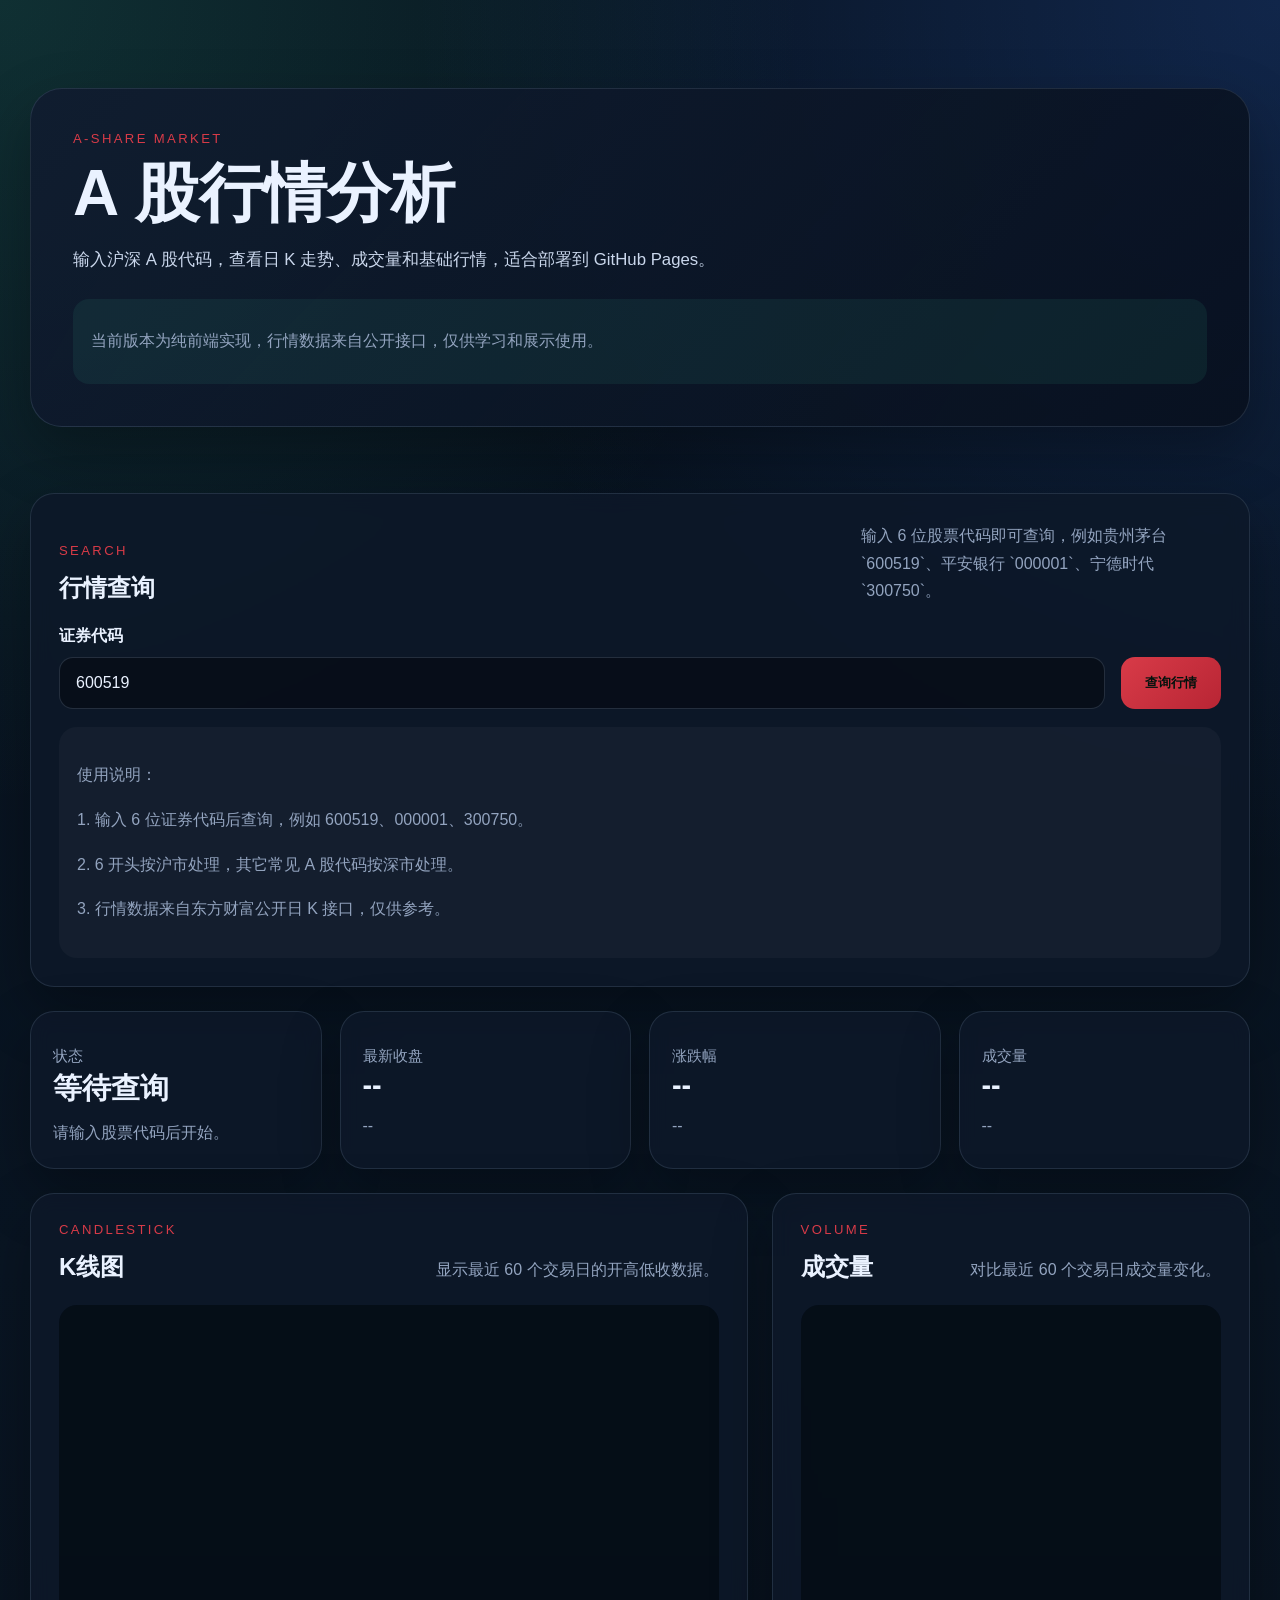
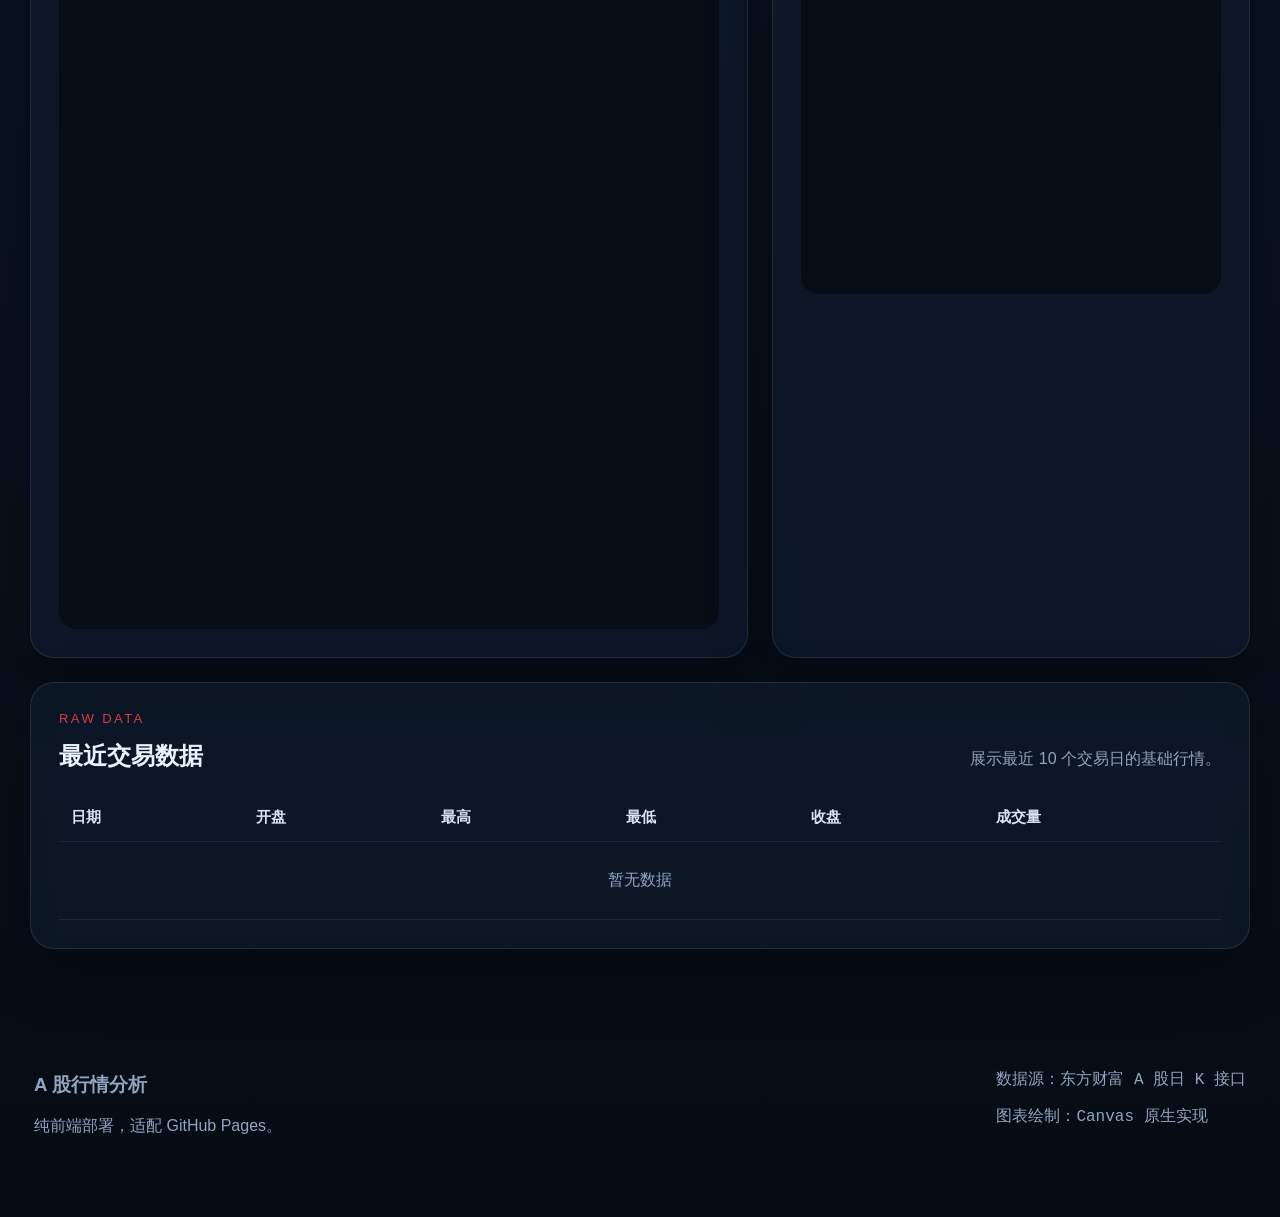
==== index.html @ 1e28addc "接入 A 股行情数据" ====
<!DOCTYPE html>
<html lang="zh-CN">
<head>
  <meta charset="UTF-8">
  <meta name="viewport" content="width=device-width, initial-scale=1.0">
  <title>A 股行情分析</title>
  <meta name="description" content="纯前端 A 股行情分析网站，支持查询沪深股票代码、展示 K 线图、成交量和基础行情。">
  <link rel="stylesheet" href="styles.css">
</head>
<body>
  <header class="hero">
    <div class="container hero__content">
      <p class="hero__tag">A-SHARE MARKET</p>
      <h1>A 股行情分析</h1>
      <p class="hero__text">
        输入沪深 A 股代码，查看日 K 走势、成交量和基础行情，适合部署到 GitHub Pages。
      </p>
      <div class="hero__note">
        <p>当前版本为纯前端实现，行情数据来自公开接口，仅供学习和展示使用。</p>
      </div>
    </div>
  </header>

  <main class="section">
    <div class="container dashboard">
      <section class="card control-panel">
        <div class="panel-heading">
          <div>
            <p class="section-heading__eyebrow">Search</p>
            <h2>行情查询</h2>
          </div>
          <p class="panel-heading__text">输入 6 位股票代码即可查询，例如贵州茅台 `600519`、平安银行 `000001`、宁德时代 `300750`。</p>
        </div>

        <form id="stock-form" class="query-form query-form--simple">
          <label class="form-field">
            <span>证券代码</span>
            <input type="text" id="symbol" name="symbol" placeholder="例如：600519" value="600519" required>
          </label>
          <button class="button button--primary" type="submit">查询行情</button>
        </form>

        <div class="tips-box">
          <p>使用说明：</p>
          <p>1. 输入 6 位证券代码后查询，例如 600519、000001、300750。</p>
          <p>2. 6 开头按沪市处理，其它常见 A 股代码按深市处理。</p>
          <p>3. 行情数据来自东方财富公开日 K 接口，仅供参考。</p>
        </div>
      </section>

      <section class="summary-grid" id="summary-grid">
        <article class="card summary-card">
          <p class="summary-card__label">状态</p>
          <h3 id="summary-status">等待查询</h3>
          <p id="summary-message">请输入股票代码后开始。</p>
        </article>
        <article class="card summary-card">
          <p class="summary-card__label">最新收盘</p>
          <h3 id="summary-close">--</h3>
          <p id="summary-date">--</p>
        </article>
        <article class="card summary-card">
          <p class="summary-card__label">涨跌幅</p>
          <h3 id="summary-change">--</h3>
          <p id="summary-range">--</p>
        </article>
        <article class="card summary-card">
          <p class="summary-card__label">成交量</p>
          <h3 id="summary-volume">--</h3>
          <p id="summary-open">--</p>
        </article>
      </section>

      <section class="chart-layout">
        <article class="card chart-card">
          <div class="panel-heading">
            <div>
              <p class="section-heading__eyebrow">Candlestick</p>
              <h2>K线图</h2>
            </div>
            <p class="panel-heading__text">显示最近 60 个交易日的开高低收数据。</p>
          </div>
          <canvas id="candlestick-chart" height="420"></canvas>
        </article>

        <article class="card chart-card">
          <div class="panel-heading">
            <div>
              <p class="section-heading__eyebrow">Volume</p>
              <h2>成交量</h2>
            </div>
            <p class="panel-heading__text">对比最近 60 个交易日成交量变化。</p>
          </div>
          <canvas id="volume-chart" height="420"></canvas>
        </article>
      </section>

      <section class="card data-card">
        <div class="panel-heading">
          <div>
            <p class="section-heading__eyebrow">Raw Data</p>
            <h2>最近交易数据</h2>
          </div>
          <p class="panel-heading__text">展示最近 10 个交易日的基础行情。</p>
        </div>
        <div class="table-wrapper">
          <table>
            <thead>
              <tr>
                <th>日期</th>
                <th>开盘</th>
                <th>最高</th>
                <th>最低</th>
                <th>收盘</th>
                <th>成交量</th>
              </tr>
            </thead>
            <tbody id="data-table-body">
              <tr>
                <td colspan="6" class="empty-cell">暂无数据</td>
              </tr>
            </tbody>
          </table>
        </div>
      </section>
    </div>
  </main>

  <footer class="footer">
    <div class="container footer__content">
      <div>
        <h3>A 股行情分析</h3>
        <p>纯前端部署，适配 GitHub Pages。</p>
      </div>
      <div>
        <p>数据源：<code>东方财富 A 股日 K 接口</code></p>
        <p>图表绘制：<code>Canvas 原生实现</code></p>
      </div>
    </div>
  </footer>

  <script src="script.js"></script>
</body>
</html>
---- styles.css ----
:root {
  --bg: #09111f;
  --bg-soft: #101b2f;
  --surface: rgba(14, 24, 41, 0.84);
  --surface-strong: rgba(8, 16, 30, 0.94);
  --text: #eaf2ff;
  --muted: #93a4bf;
  --primary: #d83b48;
  --primary-strong: #b82534;
  --up: #ff4d5e;
  --down: #21c784;
  --border: rgba(171, 194, 224, 0.14);
  --shadow: 0 24px 60px rgba(0, 0, 0, 0.3);
  --radius: 24px;
  --container: 1220px;
}

* {
  box-sizing: border-box;
}

body {
  margin: 0;
  font-family: "Microsoft YaHei", "PingFang SC", sans-serif;
  color: var(--text);
  background:
    radial-gradient(circle at top left, rgba(61, 210, 165, 0.16), transparent 26%),
    radial-gradient(circle at top right, rgba(56, 122, 255, 0.2), transparent 28%),
    linear-gradient(180deg, #07111d 0%, #091523 45%, #060c15 100%);
}

a {
  color: inherit;
  text-decoration: none;
}

code {
  font-family: "Cascadia Code", Consolas, monospace;
}

.container {
  width: min(calc(100% - 40px), var(--container));
  margin: 0 auto;
}

.hero {
  padding: 88px 0 42px;
}

.hero__content {
  padding: 42px;
  border: 1px solid var(--border);
  border-radius: 32px;
  background:
    linear-gradient(135deg, rgba(16, 27, 47, 0.92), rgba(8, 16, 30, 0.88)),
    linear-gradient(120deg, rgba(61, 210, 165, 0.08), transparent);
  box-shadow: var(--shadow);
}

.hero__tag,
.section-heading__eyebrow {
  margin: 0 0 14px;
  color: var(--primary);
  letter-spacing: 0.18em;
  text-transform: uppercase;
  font-size: 0.82rem;
}

.hero h1 {
  margin: 0;
  font-size: clamp(2.6rem, 5vw, 4.8rem);
  line-height: 1.05;
}

.hero__text {
  max-width: 760px;
  margin: 18px 0 0;
  color: #cad7ec;
  line-height: 1.8;
  font-size: 1.05rem;
}

.hero__note {
  margin-top: 24px;
  padding: 16px 18px;
  border-radius: 16px;
  background: rgba(61, 210, 165, 0.08);
  color: var(--muted);
}

.section {
  padding: 24px 0 72px;
}

.dashboard {
  display: grid;
  gap: 24px;
}

.card {
  border: 1px solid var(--border);
  border-radius: var(--radius);
  background: var(--surface);
  box-shadow: var(--shadow);
  backdrop-filter: blur(10px);
}

.control-panel,
.chart-card,
.data-card {
  padding: 28px;
}

.panel-heading {
  display: flex;
  justify-content: space-between;
  gap: 20px;
  align-items: end;
  margin-bottom: 22px;
}

.panel-heading h2,
.summary-card h3 {
  margin: 0;
}

.panel-heading__text {
  margin: 0;
  color: var(--muted);
  max-width: 360px;
  line-height: 1.7;
}

.query-form {
  display: grid;
  gap: 16px;
  grid-template-columns: minmax(0, 1.25fr) minmax(220px, 0.8fr) auto;
  align-items: end;
}

.query-form--simple {
  grid-template-columns: minmax(220px, 1fr) auto;
}

.form-field {
  display: grid;
  gap: 10px;
}

.form-field span {
  font-weight: 700;
}

.form-field input {
  width: 100%;
  min-height: 52px;
  padding: 0 16px;
  border: 1px solid rgba(171, 194, 224, 0.18);
  border-radius: 14px;
  background: rgba(6, 12, 21, 0.72);
  color: var(--text);
  font: inherit;
}

.button {
  min-height: 52px;
  padding: 0 24px;
  border: 0;
  border-radius: 14px;
  background: linear-gradient(135deg, var(--primary), var(--primary-strong));
  color: #03120d;
  font-weight: 800;
  cursor: pointer;
}

.button:hover {
  filter: brightness(1.05);
}

.tips-box {
  margin-top: 18px;
  padding: 18px;
  border-radius: 18px;
  background: rgba(255, 255, 255, 0.03);
  color: var(--muted);
  line-height: 1.8;
}

.summary-grid {
  display: grid;
  gap: 18px;
  grid-template-columns: repeat(4, minmax(0, 1fr));
}

.summary-card {
  padding: 22px;
}

.summary-card__label {
  margin: 0 0 12px;
  color: var(--muted);
  font-size: 0.92rem;
}

.summary-card h3 {
  font-size: 1.8rem;
}

.summary-card p {
  margin: 10px 0 0;
  color: var(--muted);
  line-height: 1.7;
}

.chart-layout {
  display: grid;
  gap: 24px;
  grid-template-columns: 1.2fr 0.8fr;
}

.chart-card canvas {
  width: 100%;
  display: block;
  border-radius: 18px;
  background: rgba(4, 10, 18, 0.72);
}

.table-wrapper {
  overflow-x: auto;
}

table {
  width: 100%;
  border-collapse: collapse;
}

th,
td {
  padding: 14px 12px;
  border-bottom: 1px solid rgba(171, 194, 224, 0.1);
  text-align: left;
}

th {
  color: #d7e3f6;
  font-size: 0.94rem;
}

td {
  color: var(--muted);
}

.empty-cell {
  text-align: center;
  padding: 28px 12px;
}

.price-up {
  color: var(--up);
}

.price-down {
  color: var(--down);
}

.footer {
  padding: 8px 0 40px;
}

.footer__content {
  display: flex;
  justify-content: space-between;
  gap: 20px;
  padding: 24px 4px;
  color: var(--muted);
}

@media (max-width: 1024px) {
  .summary-grid,
  .chart-layout {
    grid-template-columns: 1fr 1fr;
  }

  .query-form {
    grid-template-columns: 1fr;
  }
}

@media (max-width: 720px) {
  .container {
    width: min(calc(100% - 28px), var(--container));
  }

  .hero {
    padding: 52px 0 22px;
  }

  .hero__content,
  .control-panel,
  .chart-card,
  .data-card,
  .summary-card {
    padding: 22px;
  }

  .summary-grid,
  .chart-layout {
    grid-template-columns: 1fr;
  }

  .panel-heading,
  .footer__content {
    flex-direction: column;
    align-items: start;
  }
}
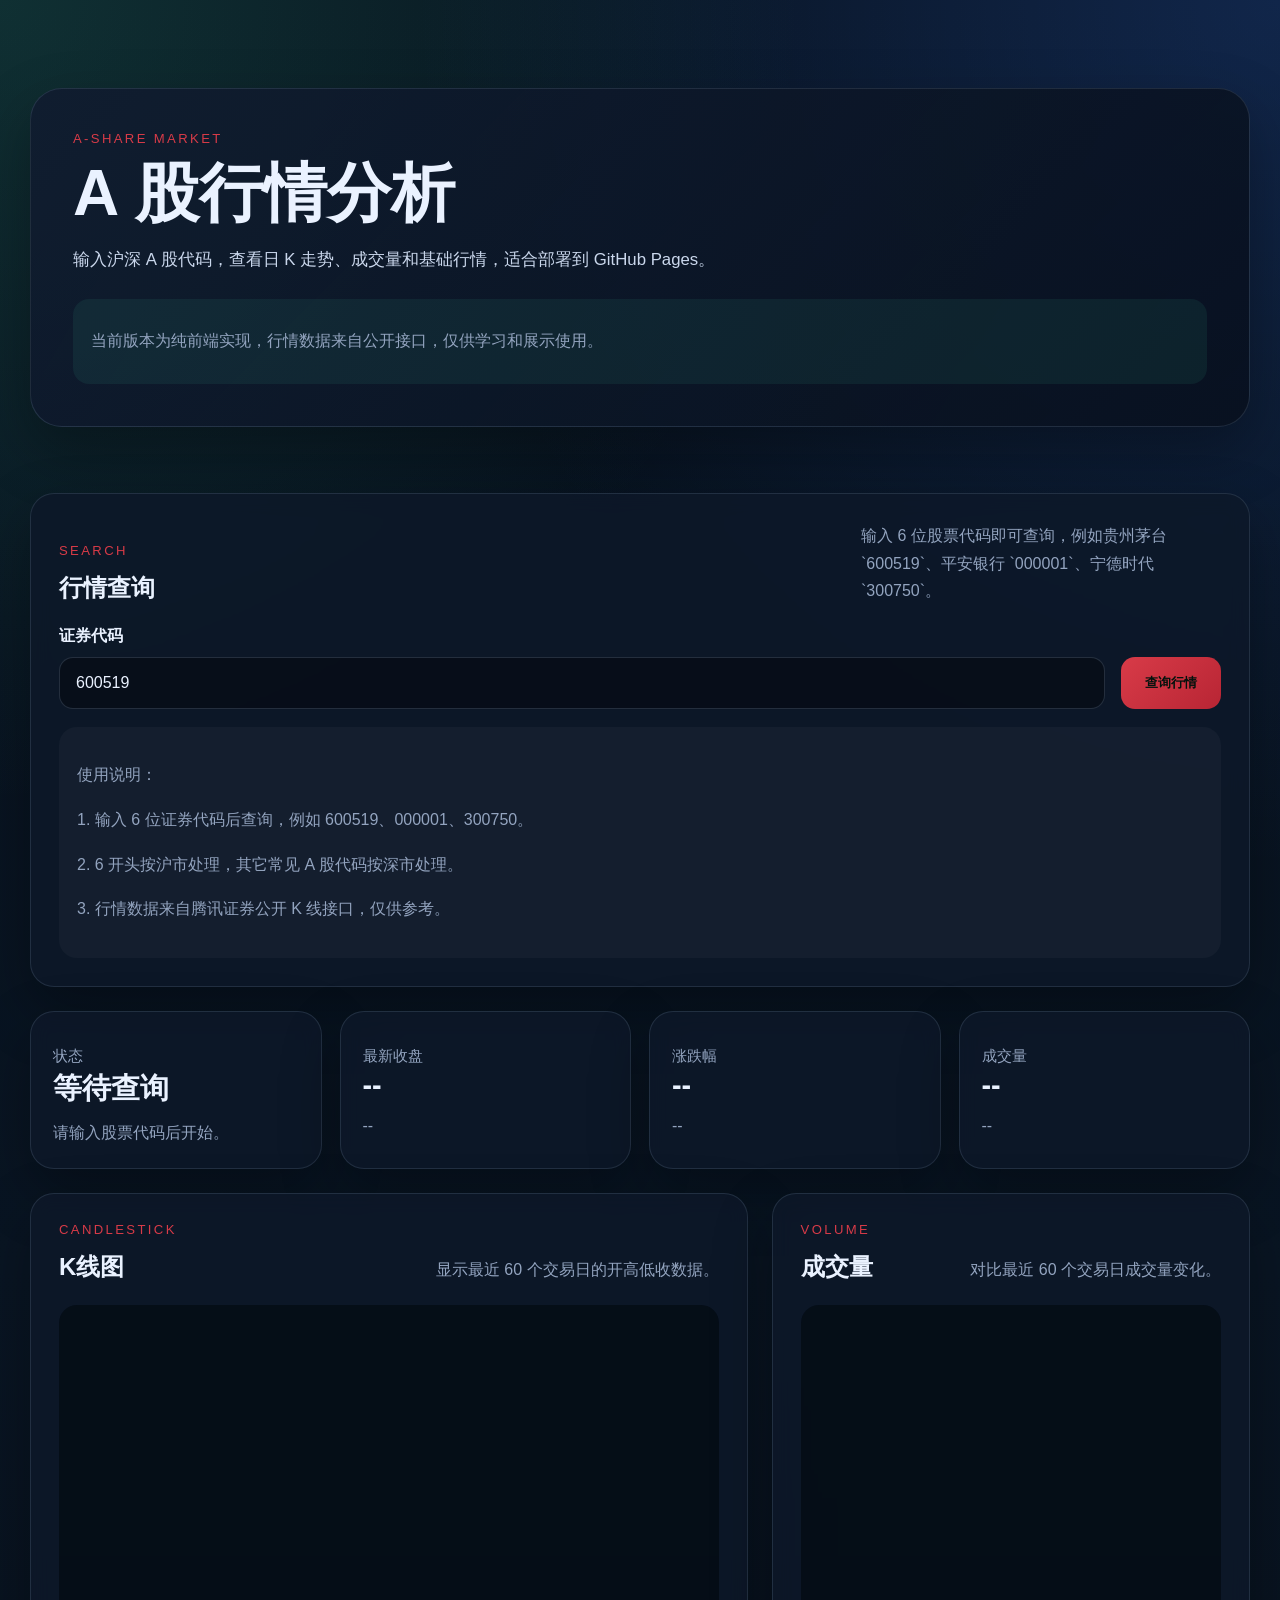
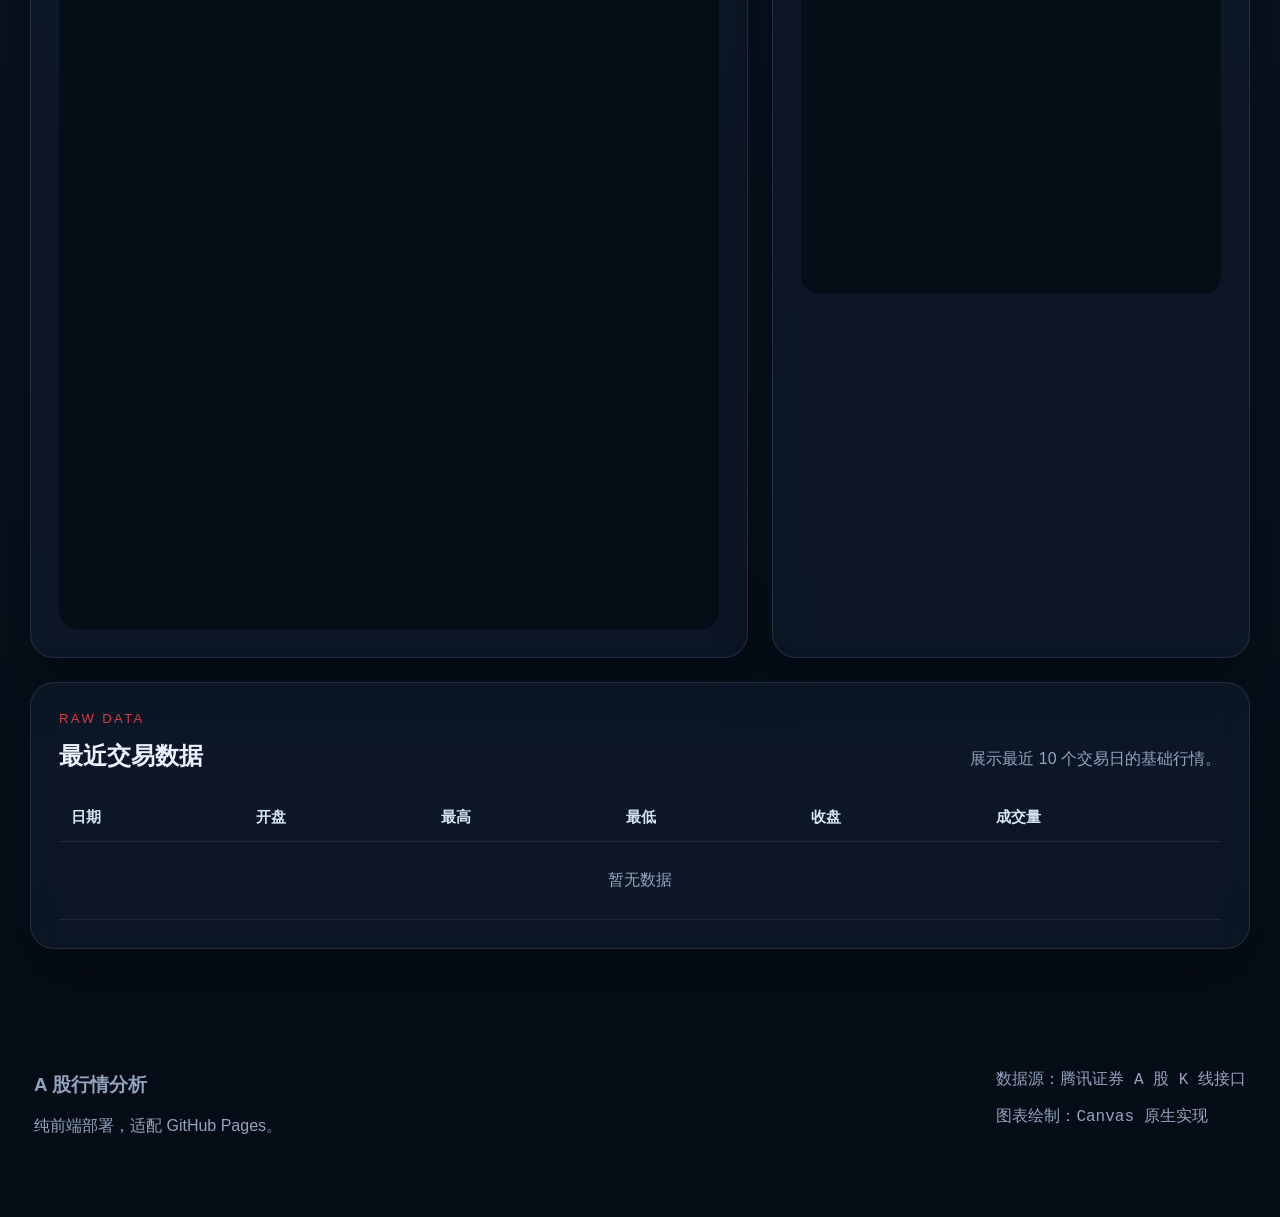
==== commit 96d0206c: "切换可用 A 股 K 线接口" ====
--- a/index.html
+++ b/index.html
@@ -44,7 +44,7 @@
           <p>使用说明：</p>
           <p>1. 输入 6 位证券代码后查询，例如 600519、000001、300750。</p>
           <p>2. 6 开头按沪市处理，其它常见 A 股代码按深市处理。</p>
-          <p>3. 行情数据来自东方财富公开日 K 接口，仅供参考。</p>
+          <p>3. 行情数据来自腾讯证券公开 K 线接口，仅供参考。</p>
         </div>
       </section>
 
@@ -133,7 +133,7 @@
         <p>纯前端部署，适配 GitHub Pages。</p>
       </div>
       <div>
-        <p>数据源：<code>东方财富 A 股日 K 接口</code></p>
+        <p>数据源：<code>腾讯证券 A 股 K 线接口</code></p>
         <p>图表绘制：<code>Canvas 原生实现</code></p>
       </div>
     </div>
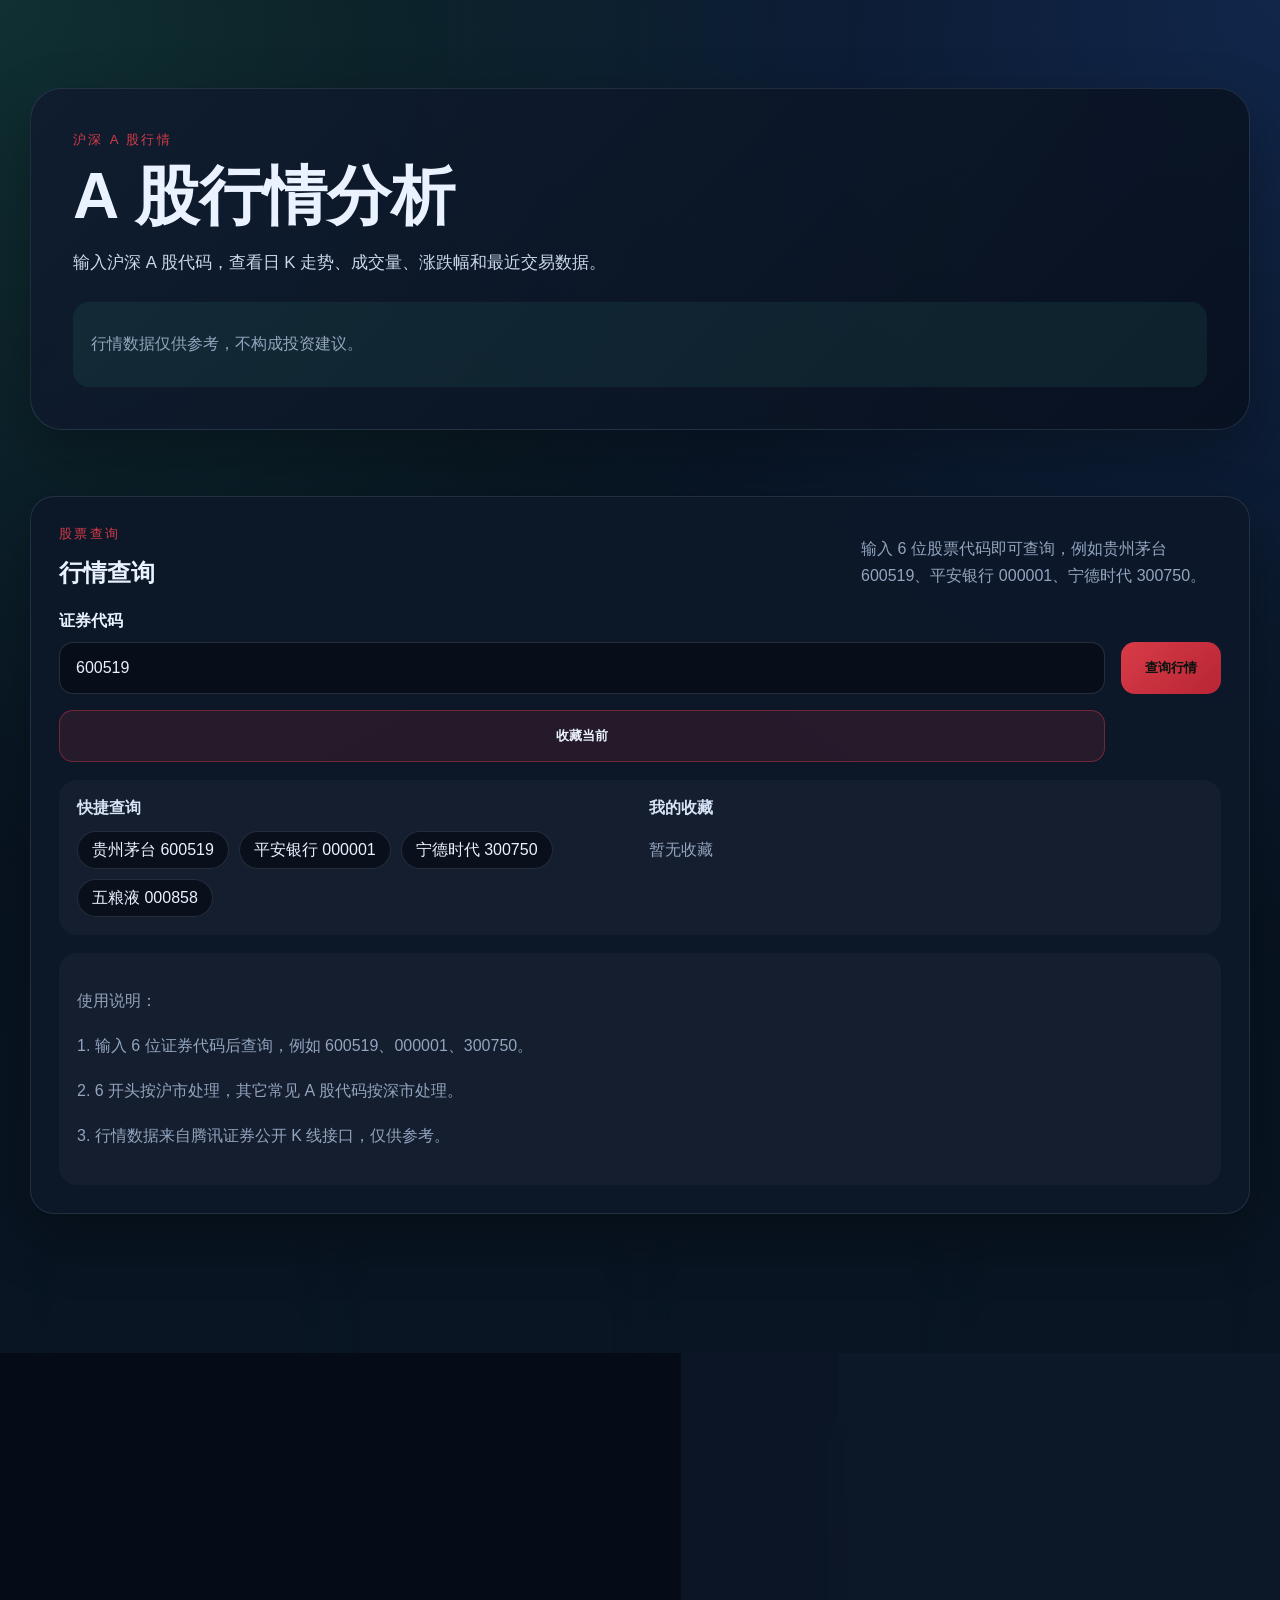
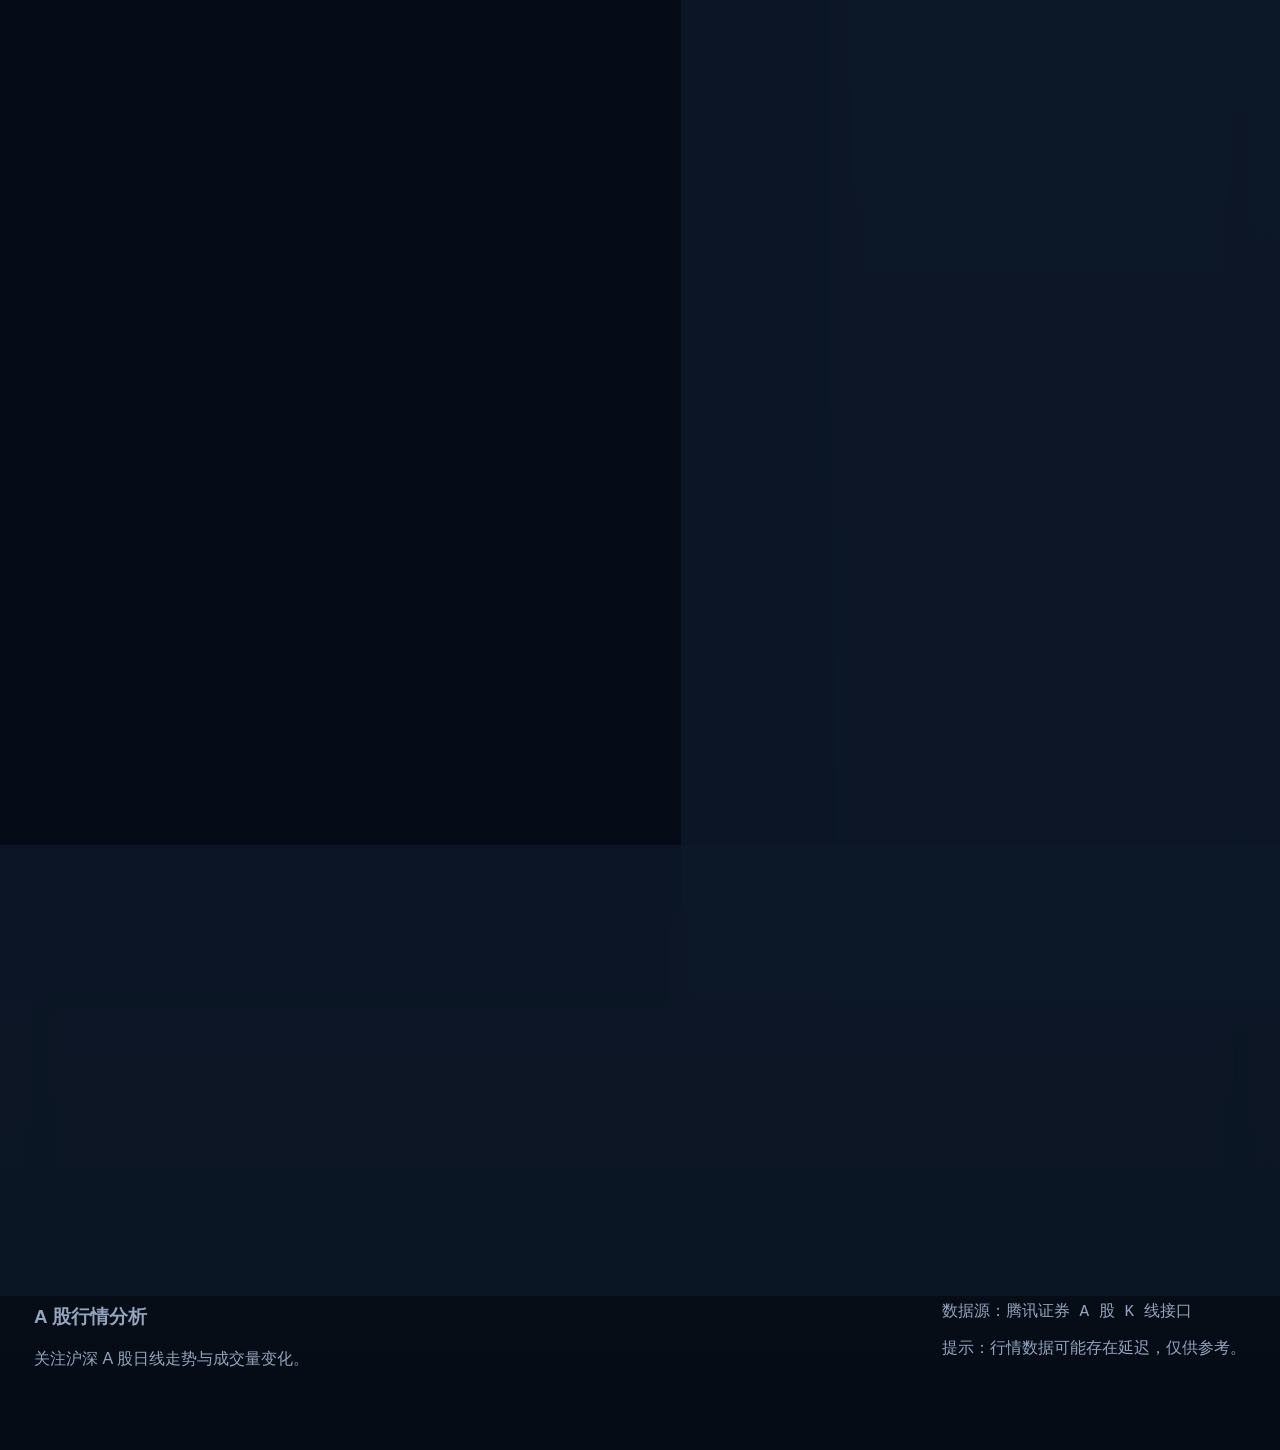
==== commit c36cbb42: "增加股票收藏和快捷查询" ====
--- a/index.html
+++ b/index.html
@@ -4,19 +4,19 @@
   <meta charset="UTF-8">
   <meta name="viewport" content="width=device-width, initial-scale=1.0">
   <title>A 股行情分析</title>
-  <meta name="description" content="纯前端 A 股行情分析网站，支持查询沪深股票代码、展示 K 线图、成交量和基础行情。">
+  <meta name="description" content="A 股行情查询页面，支持沪深股票代码查询、常用股票快捷查询、收藏股票、K 线图和成交量展示。">
   <link rel="stylesheet" href="styles.css">
 </head>
 <body>
   <header class="hero">
     <div class="container hero__content">
-      <p class="hero__tag">A-SHARE MARKET</p>
+      <p class="hero__tag">沪深 A 股行情</p>
       <h1>A 股行情分析</h1>
       <p class="hero__text">
-        输入沪深 A 股代码，查看日 K 走势、成交量和基础行情，适合部署到 GitHub Pages。
+        输入沪深 A 股代码，查看日 K 走势、成交量、涨跌幅和最近交易数据。
       </p>
       <div class="hero__note">
-        <p>当前版本为纯前端实现，行情数据来自公开接口，仅供学习和展示使用。</p>
+        <p>行情数据仅供参考，不构成投资建议。</p>
       </div>
     </div>
   </header>
@@ -26,10 +26,10 @@
       <section class="card control-panel">
         <div class="panel-heading">
           <div>
-            <p class="section-heading__eyebrow">Search</p>
+            <p class="section-heading__eyebrow">股票查询</p>
             <h2>行情查询</h2>
           </div>
-          <p class="panel-heading__text">输入 6 位股票代码即可查询，例如贵州茅台 `600519`、平安银行 `000001`、宁德时代 `300750`。</p>
+          <p class="panel-heading__text">输入 6 位股票代码即可查询，例如贵州茅台 600519、平安银行 000001、宁德时代 300750。</p>
         </div>
 
         <form id="stock-form" class="query-form query-form--simple">
@@ -38,7 +38,26 @@
             <input type="text" id="symbol" name="symbol" placeholder="例如：600519" value="600519" required>
           </label>
           <button class="button button--primary" type="submit">查询行情</button>
+          <button class="button button--secondary" id="favorite-add" type="button">收藏当前</button>
         </form>
+
+        <div class="quick-panel">
+          <div>
+            <p class="quick-panel__title">快捷查询</p>
+            <div class="chip-list" id="quick-list">
+              <button class="chip-button" type="button" data-symbol="600519">贵州茅台 600519</button>
+              <button class="chip-button" type="button" data-symbol="000001">平安银行 000001</button>
+              <button class="chip-button" type="button" data-symbol="300750">宁德时代 300750</button>
+              <button class="chip-button" type="button" data-symbol="000858">五粮液 000858</button>
+            </div>
+          </div>
+          <div>
+            <p class="quick-panel__title">我的收藏</p>
+            <div class="chip-list favorite-list" id="favorite-list">
+              <span class="empty-favorite">暂无收藏</span>
+            </div>
+          </div>
+        </div>
 
         <div class="tips-box">
           <p>使用说明：</p>
@@ -75,7 +94,7 @@
         <article class="card chart-card">
           <div class="panel-heading">
             <div>
-              <p class="section-heading__eyebrow">Candlestick</p>
+              <p class="section-heading__eyebrow">K 线走势</p>
               <h2>K线图</h2>
             </div>
             <p class="panel-heading__text">显示最近 60 个交易日的开高低收数据。</p>
@@ -86,7 +105,7 @@
         <article class="card chart-card">
           <div class="panel-heading">
             <div>
-              <p class="section-heading__eyebrow">Volume</p>
+              <p class="section-heading__eyebrow">成交量变化</p>
               <h2>成交量</h2>
             </div>
             <p class="panel-heading__text">对比最近 60 个交易日成交量变化。</p>
@@ -98,7 +117,7 @@
       <section class="card data-card">
         <div class="panel-heading">
           <div>
-            <p class="section-heading__eyebrow">Raw Data</p>
+            <p class="section-heading__eyebrow">交易明细</p>
             <h2>最近交易数据</h2>
           </div>
           <p class="panel-heading__text">展示最近 10 个交易日的基础行情。</p>
@@ -130,15 +149,15 @@
     <div class="container footer__content">
       <div>
         <h3>A 股行情分析</h3>
-        <p>纯前端部署，适配 GitHub Pages。</p>
+        <p>关注沪深 A 股日线走势与成交量变化。</p>
       </div>
       <div>
         <p>数据源：<code>腾讯证券 A 股 K 线接口</code></p>
-        <p>图表绘制：<code>Canvas 原生实现</code></p>
+        <p>提示：行情数据可能存在延迟，仅供参考。</p>
       </div>
     </div>
   </footer>
 
-  <script src="script.js"></script>
+  <script src="script.js?v=2026061902"></script>
 </body>
 </html>
--- a/styles.css
+++ b/styles.css
@@ -177,6 +177,77 @@
   filter: brightness(1.05);
 }
 
+.button--secondary {
+  border: 1px solid rgba(216, 59, 72, 0.42);
+  background: rgba(216, 59, 72, 0.12);
+  color: var(--text);
+}
+
+.quick-panel {
+  display: grid;
+  gap: 18px;
+  grid-template-columns: 1fr 1fr;
+  margin-top: 18px;
+  padding: 18px;
+  border-radius: 18px;
+  background: rgba(255, 255, 255, 0.03);
+}
+
+.quick-panel__title {
+  margin: 0 0 12px;
+  color: #d7e3f6;
+  font-weight: 700;
+}
+
+.chip-list {
+  display: flex;
+  flex-wrap: wrap;
+  gap: 10px;
+}
+
+.chip-button,
+.favorite-chip__remove {
+  border: 1px solid rgba(171, 194, 224, 0.16);
+  background: rgba(6, 12, 21, 0.72);
+  color: var(--text);
+  font: inherit;
+  cursor: pointer;
+}
+
+.chip-button {
+  min-height: 38px;
+  padding: 0 14px;
+  border-radius: 999px;
+}
+
+.chip-button:hover,
+.favorite-chip__remove:hover {
+  border-color: rgba(216, 59, 72, 0.72);
+  color: #ffffff;
+}
+
+.favorite-list {
+  min-height: 38px;
+  align-items: center;
+}
+
+.favorite-chip {
+  display: inline-flex;
+  align-items: center;
+  gap: 6px;
+}
+
+.favorite-chip__remove {
+  width: 30px;
+  height: 30px;
+  border-radius: 50%;
+  line-height: 1;
+}
+
+.empty-favorite {
+  color: var(--muted);
+}
+
 .tips-box {
   margin-top: 18px;
   padding: 18px;
@@ -281,7 +352,8 @@
     grid-template-columns: 1fr 1fr;
   }
 
-  .query-form {
+  .query-form,
+  .quick-panel {
     grid-template-columns: 1fr;
   }
 }
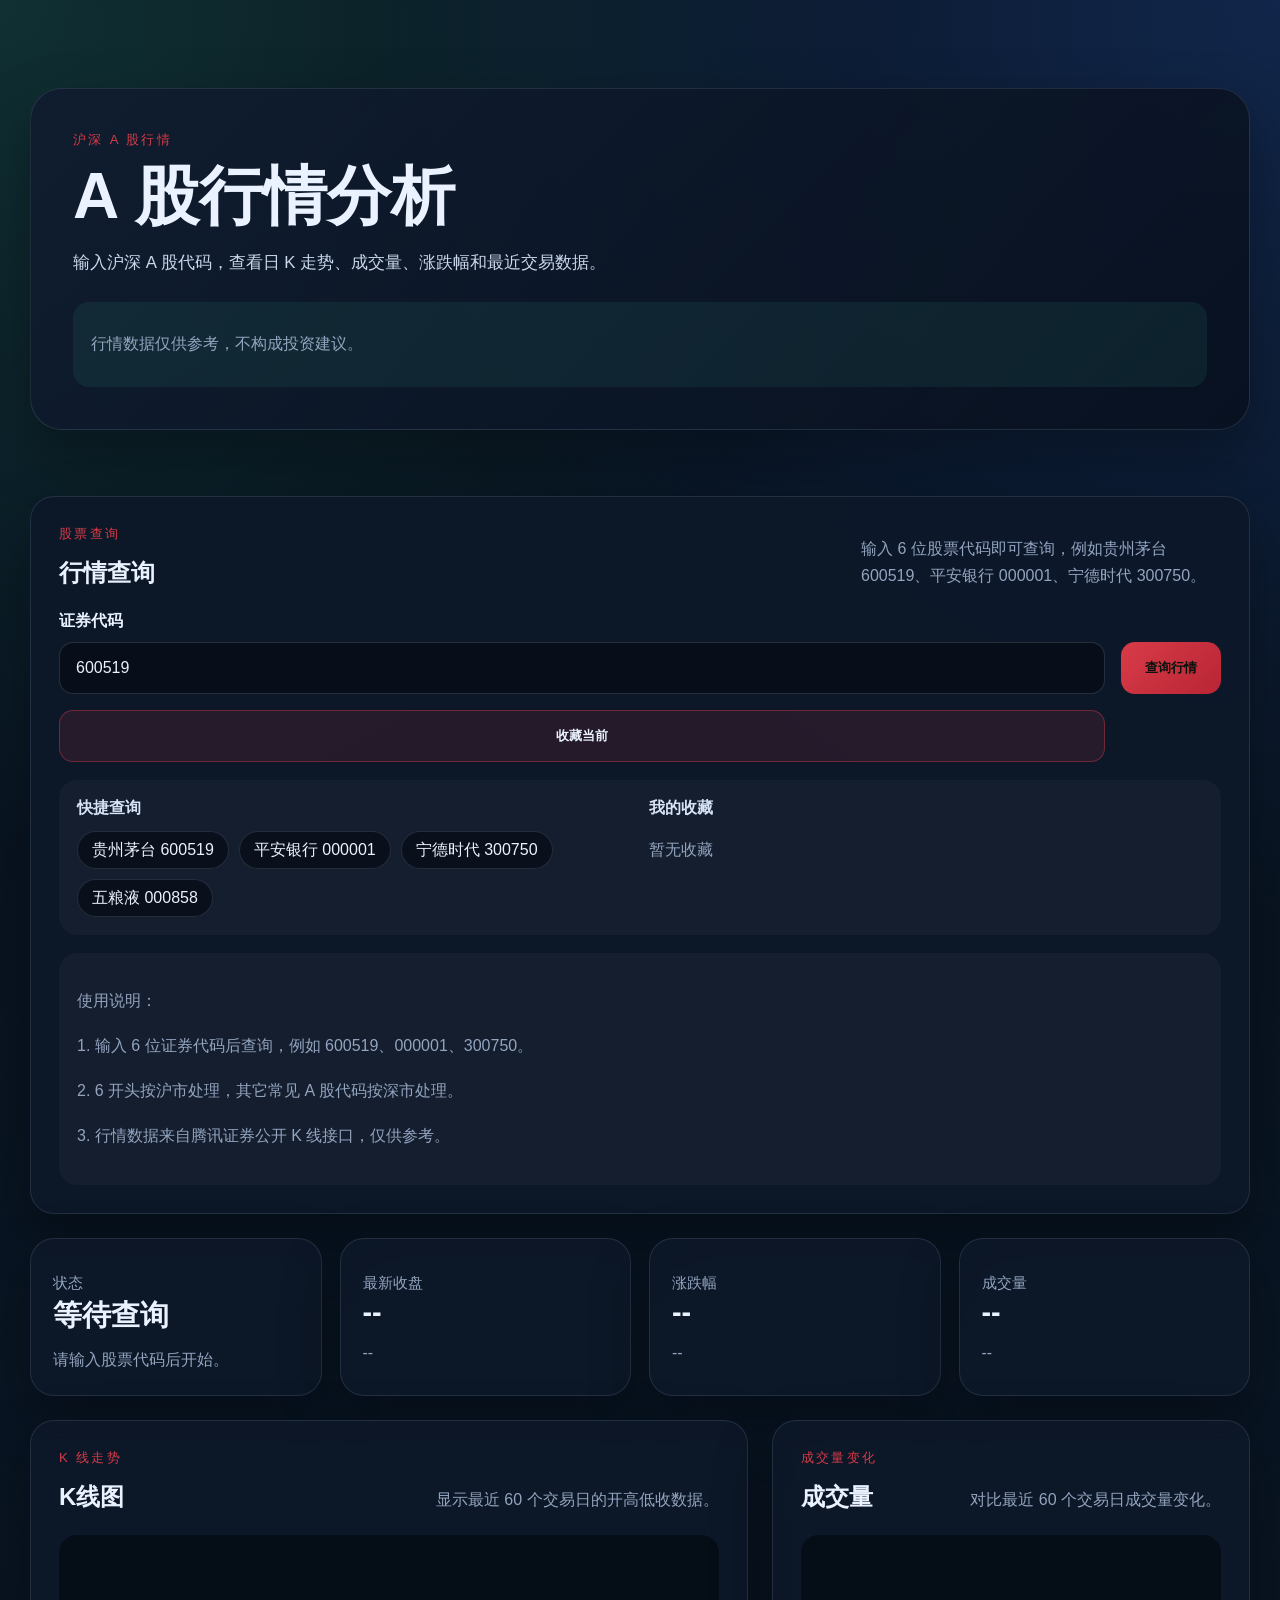
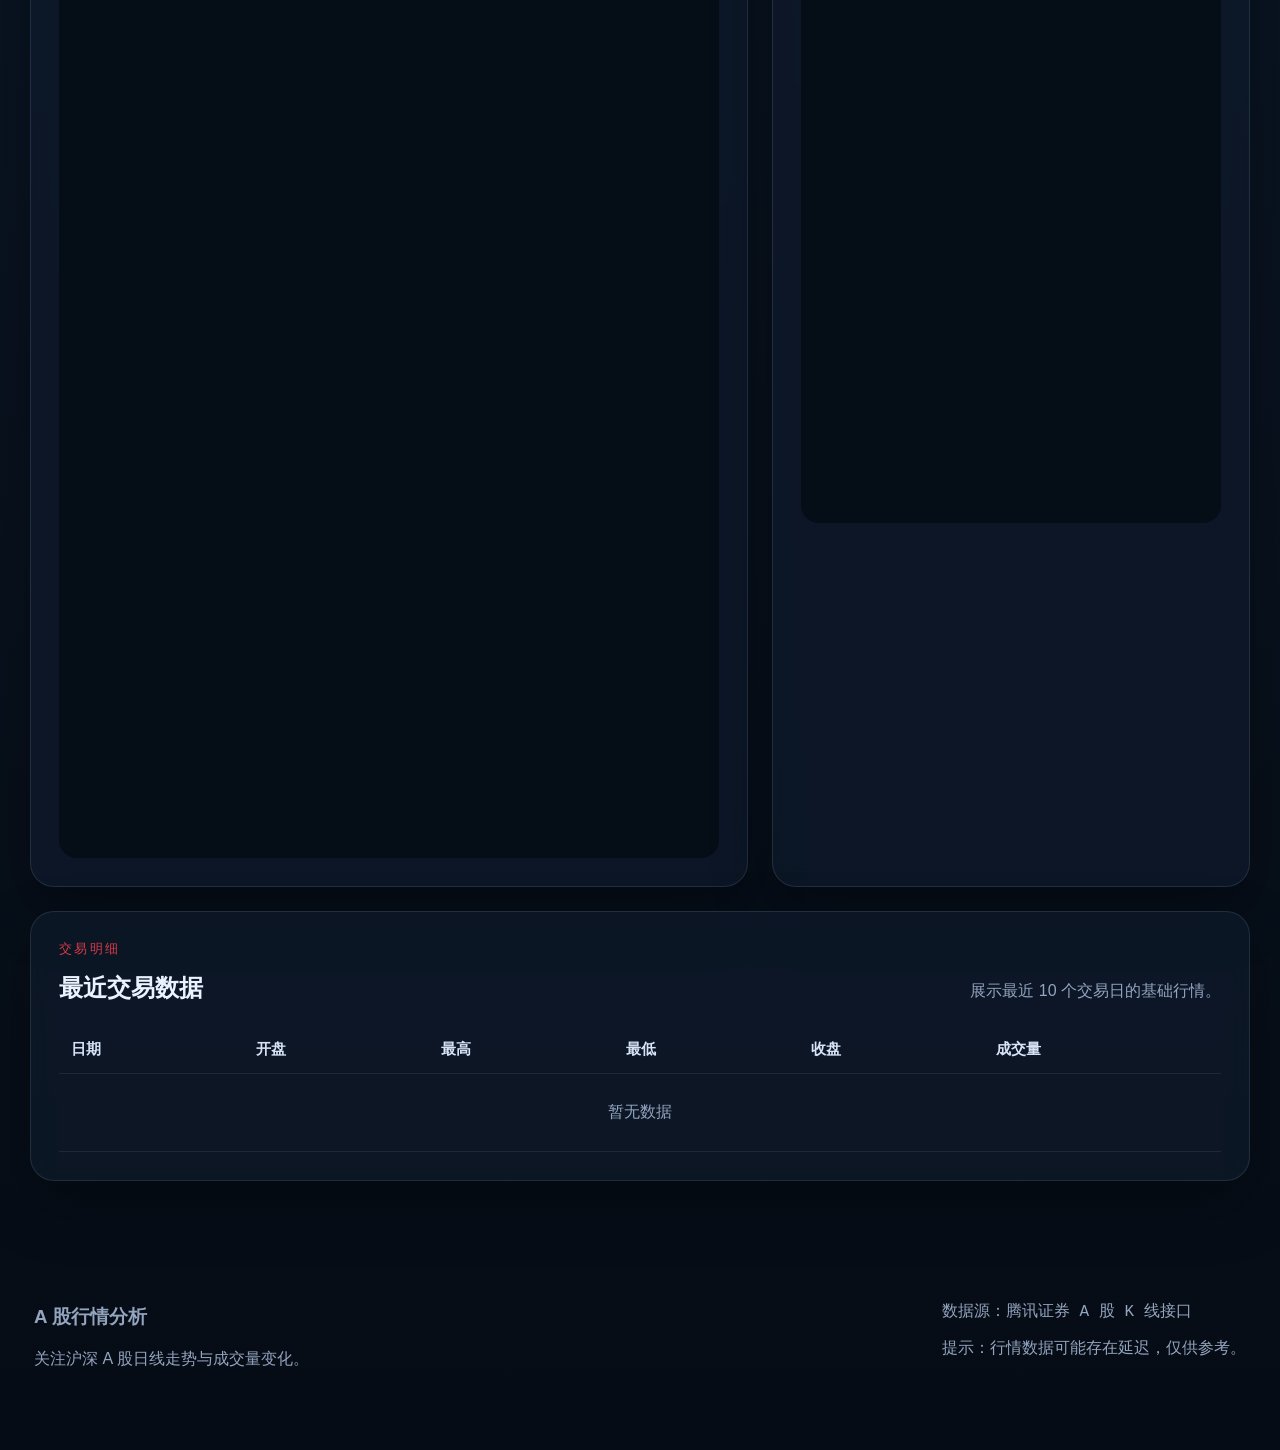
==== commit 2a819e7a: "显示股票名称并完善收藏" ====
--- a/index.html
+++ b/index.html
@@ -158,6 +158,6 @@
     </div>
   </footer>
 
-  <script src="script.js?v=2026061902"></script>
+  <script src="script.js?v=2026061903"></script>
 </body>
 </html>
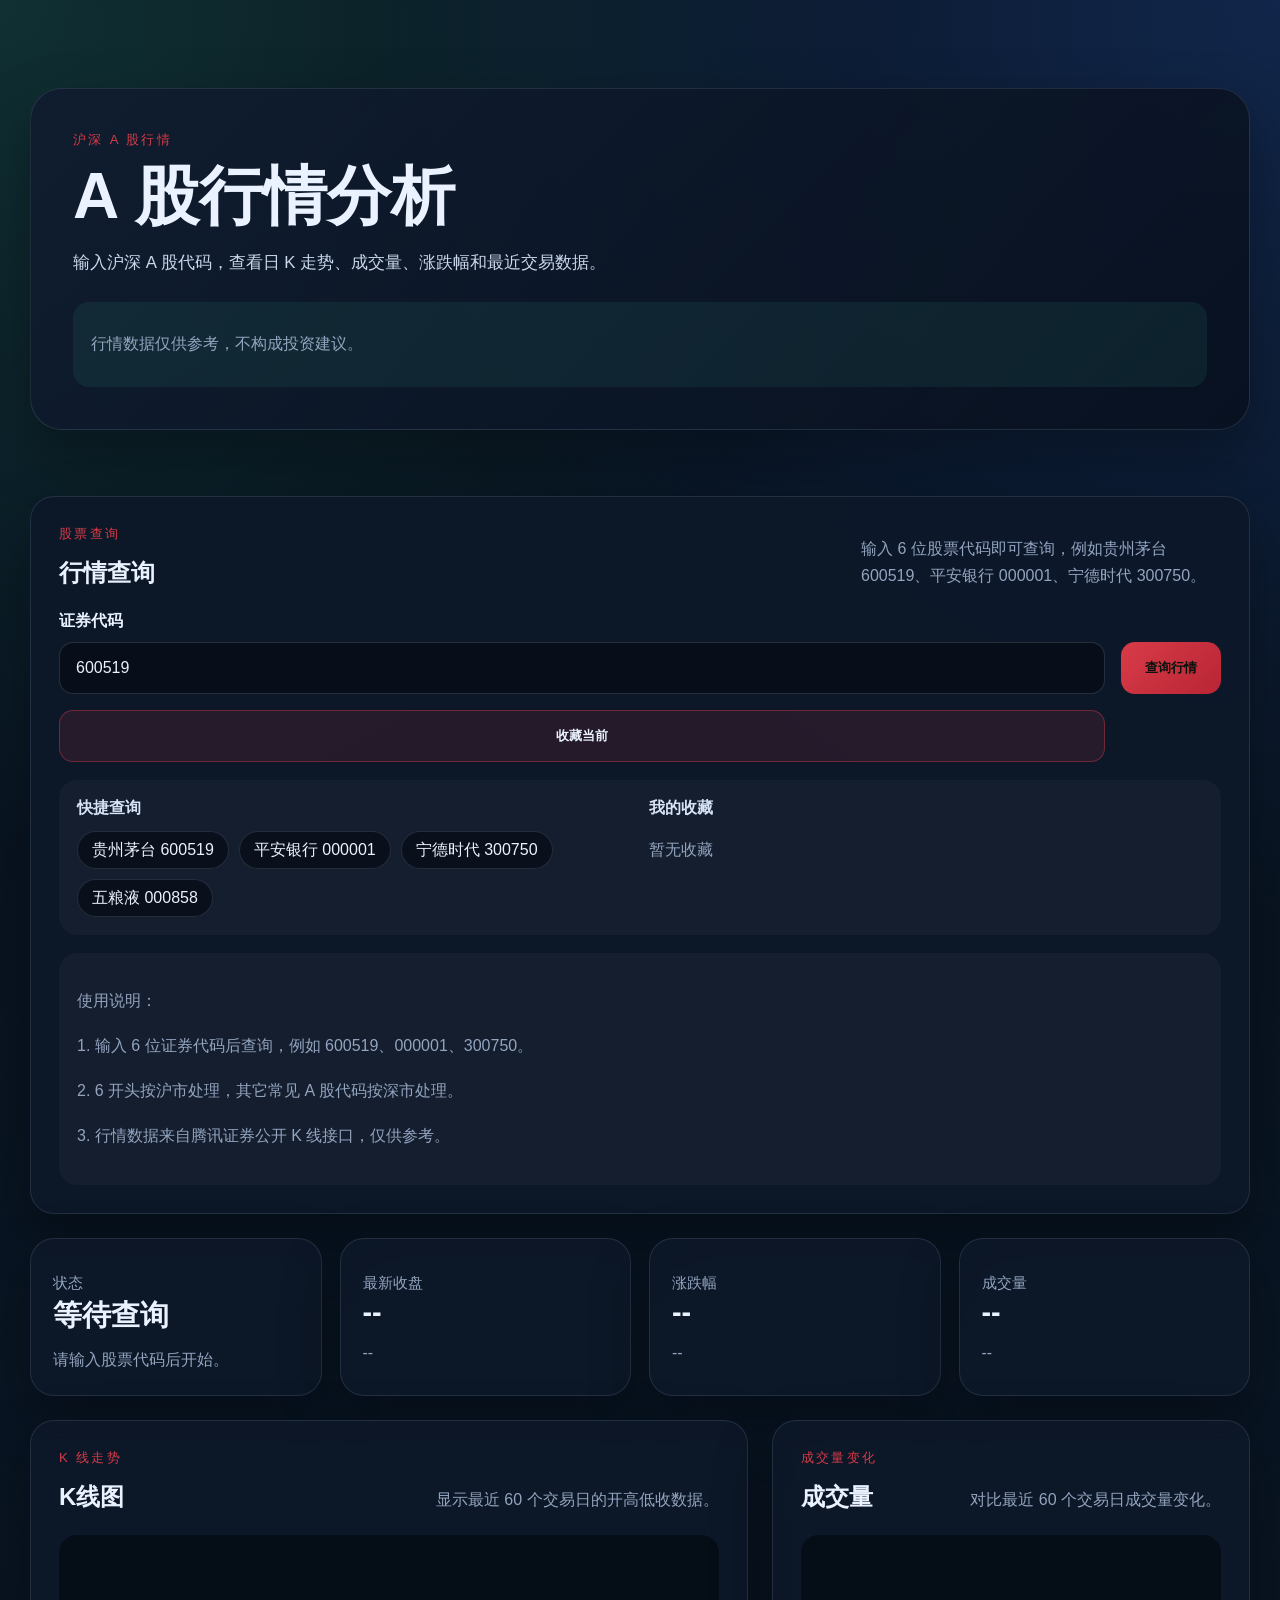
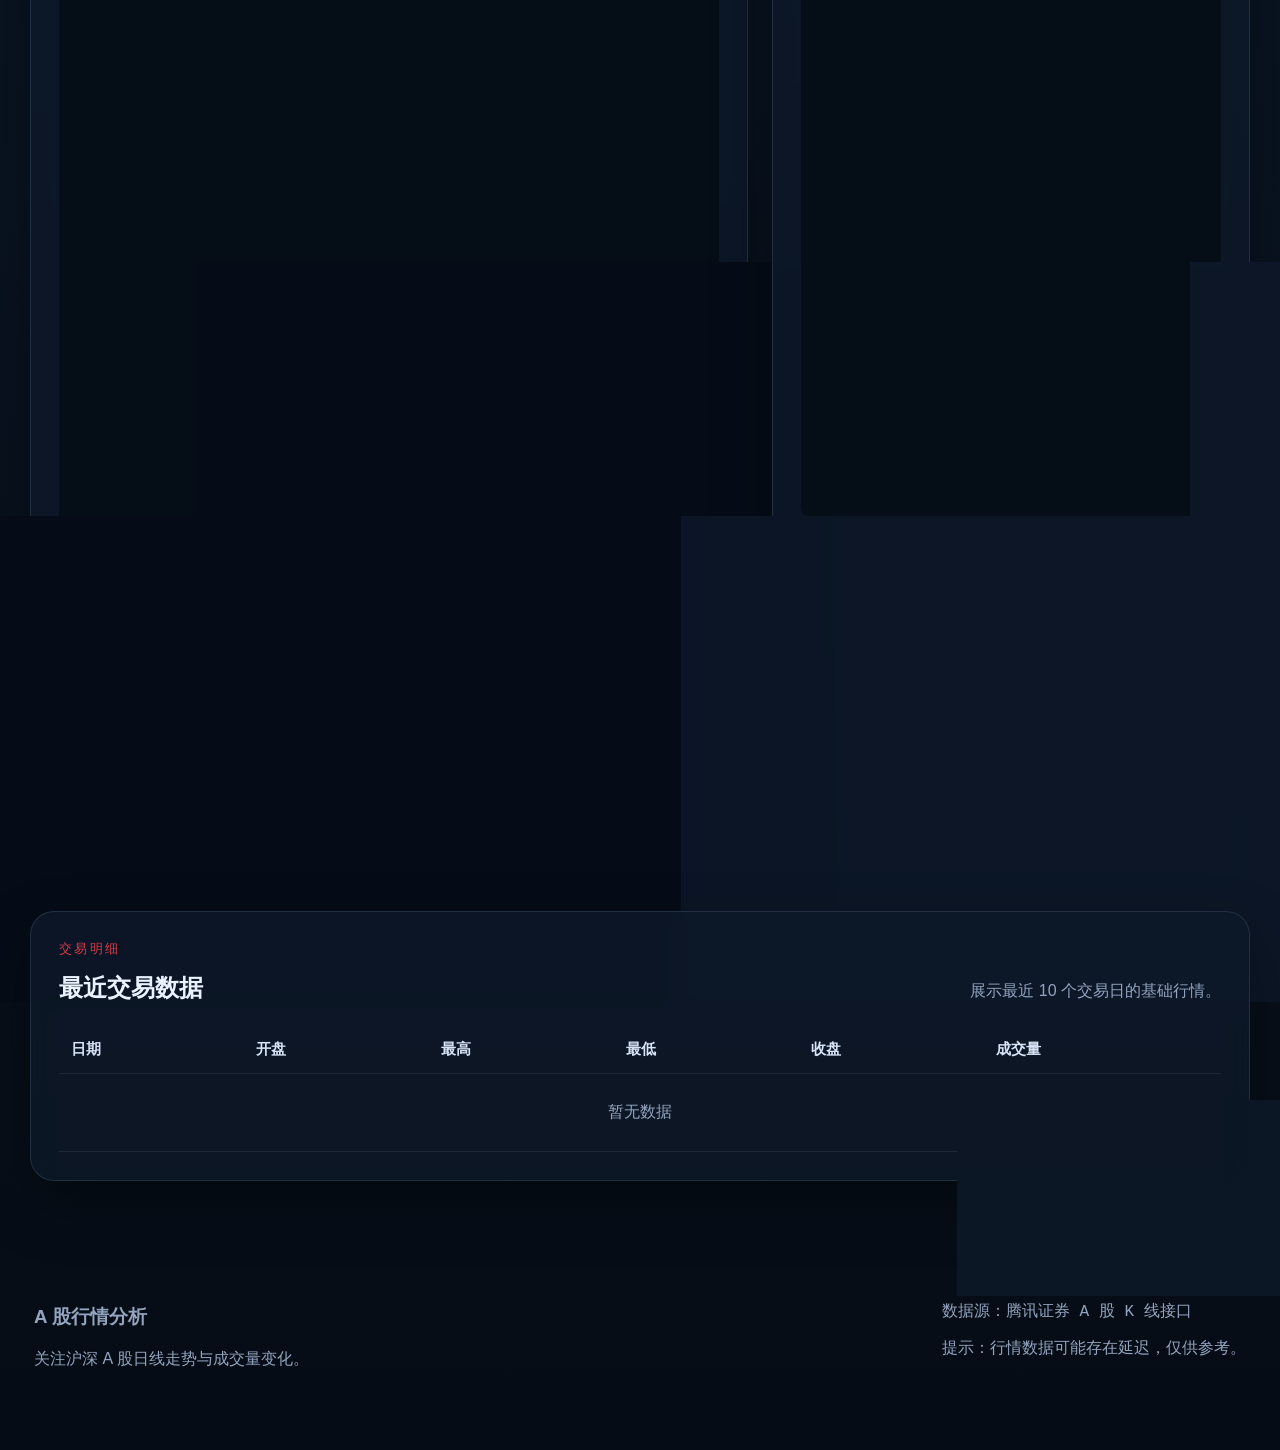
==== commit 0b56fee3: "修复手机端快捷查询横向溢出" ====
--- a/index.html
+++ b/index.html
@@ -5,7 +5,7 @@
   <meta name="viewport" content="width=device-width, initial-scale=1.0">
   <title>A 股行情分析</title>
   <meta name="description" content="A 股行情查询页面，支持沪深股票代码查询、常用股票快捷查询、收藏股票、K 线图和成交量展示。">
-  <link rel="stylesheet" href="styles.css">
+  <link rel="stylesheet" href="styles.css?v=2026061904">
 </head>
 <body>
   <header class="hero">
@@ -158,6 +158,6 @@
     </div>
   </footer>
 
-  <script src="script.js?v=2026061903"></script>
+  <script src="script.js?v=2026061904"></script>
 </body>
 </html>
--- a/styles.css
+++ b/styles.css
@@ -21,6 +21,7 @@
 
 body {
   margin: 0;
+  overflow-x: hidden;
   font-family: "Microsoft YaHei", "PingFang SC", sans-serif;
   color: var(--text);
   background:
@@ -95,9 +96,11 @@
 .dashboard {
   display: grid;
   gap: 24px;
+  min-width: 0;
 }
 
 .card {
+  min-width: 0;
   border: 1px solid var(--border);
   border-radius: var(--radius);
   background: var(--surface);
@@ -116,6 +119,7 @@
   justify-content: space-between;
   gap: 20px;
   align-items: end;
+  min-width: 0;
   margin-bottom: 22px;
 }
 
@@ -128,6 +132,7 @@
   margin: 0;
   color: var(--muted);
   max-width: 360px;
+  overflow-wrap: anywhere;
   line-height: 1.7;
 }
 
@@ -186,7 +191,8 @@
 .quick-panel {
   display: grid;
   gap: 18px;
-  grid-template-columns: 1fr 1fr;
+  grid-template-columns: minmax(0, 1fr) minmax(0, 1fr);
+  min-width: 0;
   margin-top: 18px;
   padding: 18px;
   border-radius: 18px;
@@ -203,6 +209,7 @@
   display: flex;
   flex-wrap: wrap;
   gap: 10px;
+  min-width: 0;
 }
 
 .chip-button,
@@ -216,8 +223,11 @@
 
 .chip-button {
   min-height: 38px;
+  max-width: 100%;
   padding: 0 14px;
   border-radius: 999px;
+  overflow-wrap: anywhere;
+  white-space: normal;
 }
 
 .chip-button:hover,
@@ -235,6 +245,8 @@
   display: inline-flex;
   align-items: center;
   gap: 6px;
+  max-width: 100%;
+  min-width: 0;
 }
 
 .favorite-chip__remove {
@@ -254,6 +266,7 @@
   border-radius: 18px;
   background: rgba(255, 255, 255, 0.03);
   color: var(--muted);
+  overflow-wrap: anywhere;
   line-height: 1.8;
 }
 
@@ -261,9 +274,11 @@
   display: grid;
   gap: 18px;
   grid-template-columns: repeat(4, minmax(0, 1fr));
+  min-width: 0;
 }
 
 .summary-card {
+  min-width: 0;
   padding: 22px;
 }
 
@@ -275,28 +290,34 @@
 
 .summary-card h3 {
   font-size: 1.8rem;
+  overflow-wrap: anywhere;
 }
 
 .summary-card p {
   margin: 10px 0 0;
   color: var(--muted);
+  overflow-wrap: anywhere;
   line-height: 1.7;
 }
 
 .chart-layout {
   display: grid;
   gap: 24px;
-  grid-template-columns: 1.2fr 0.8fr;
+  grid-template-columns: minmax(0, 1.2fr) minmax(0, 0.8fr);
+  min-width: 0;
 }
 
 .chart-card canvas {
   width: 100%;
+  max-width: 100%;
   display: block;
   border-radius: 18px;
   background: rgba(4, 10, 18, 0.72);
 }
 
 .table-wrapper {
+  max-width: 100%;
+  min-width: 0;
   overflow-x: auto;
 }
 
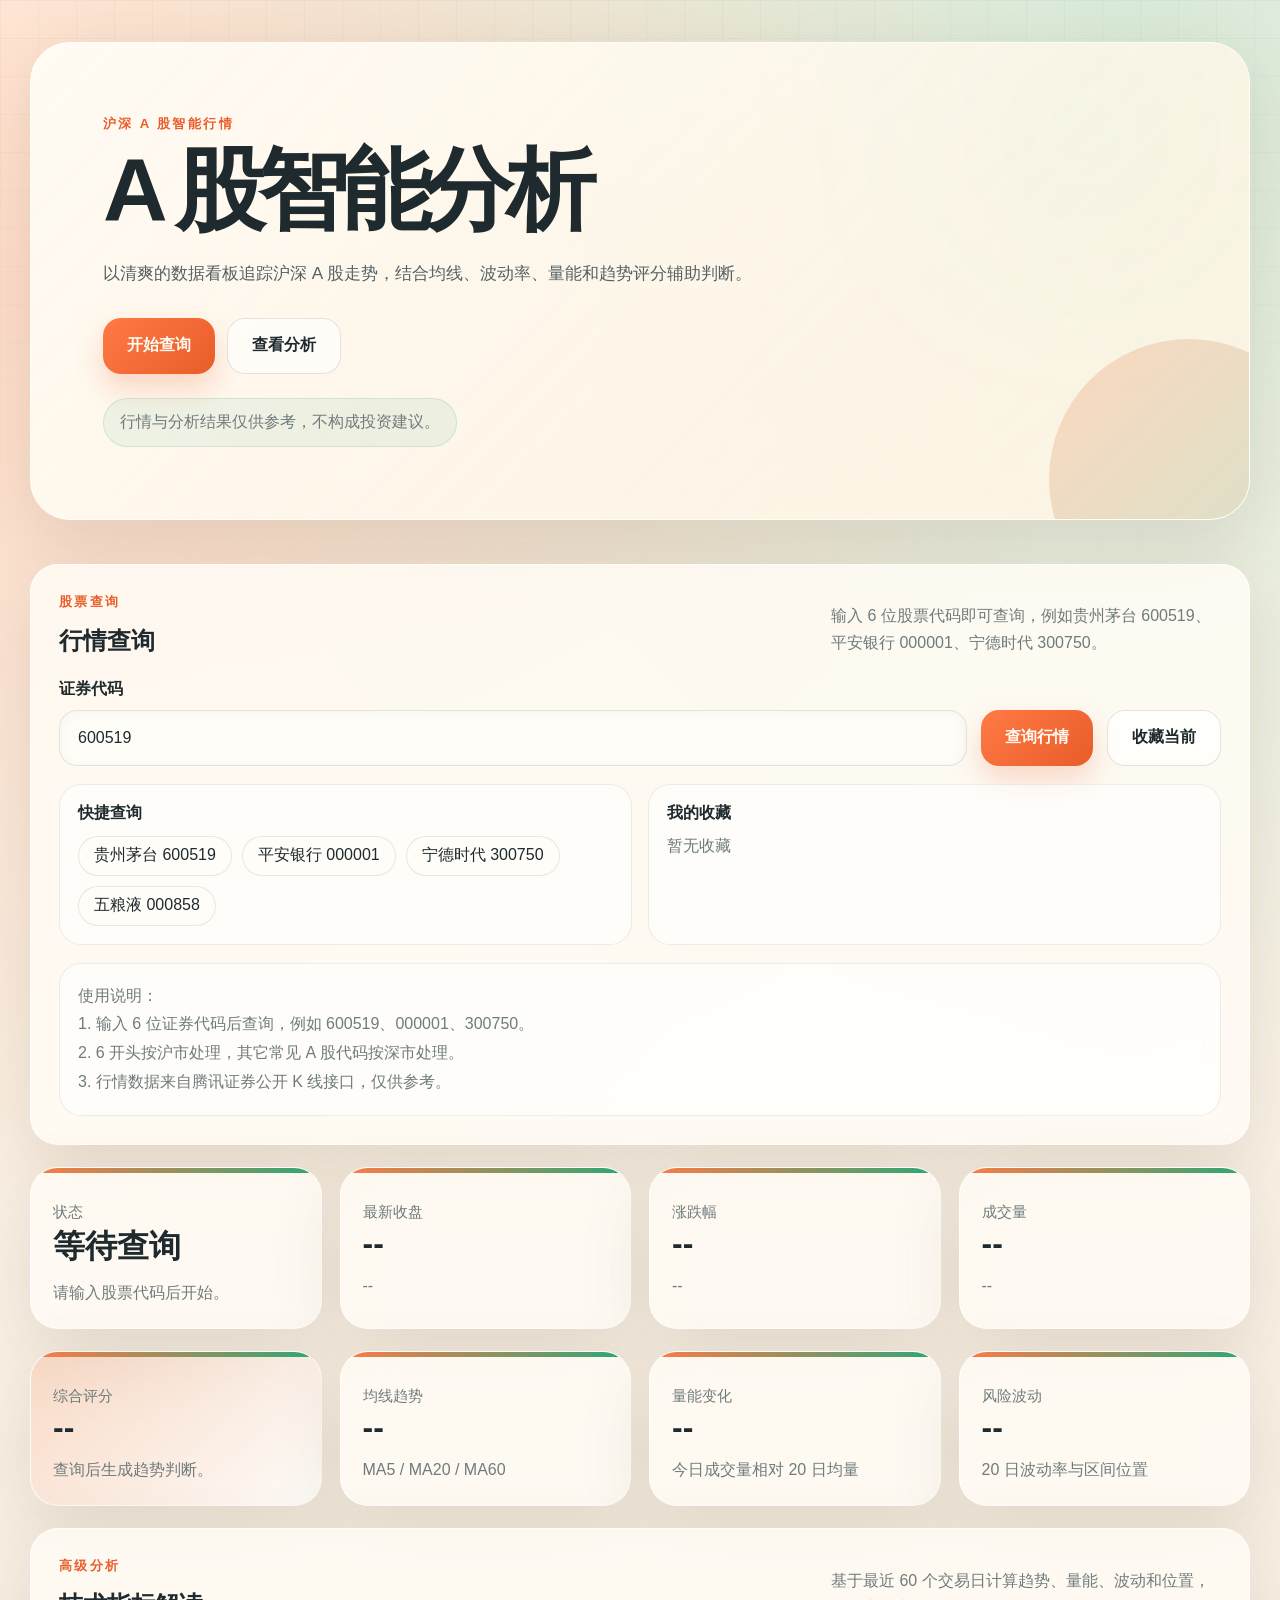
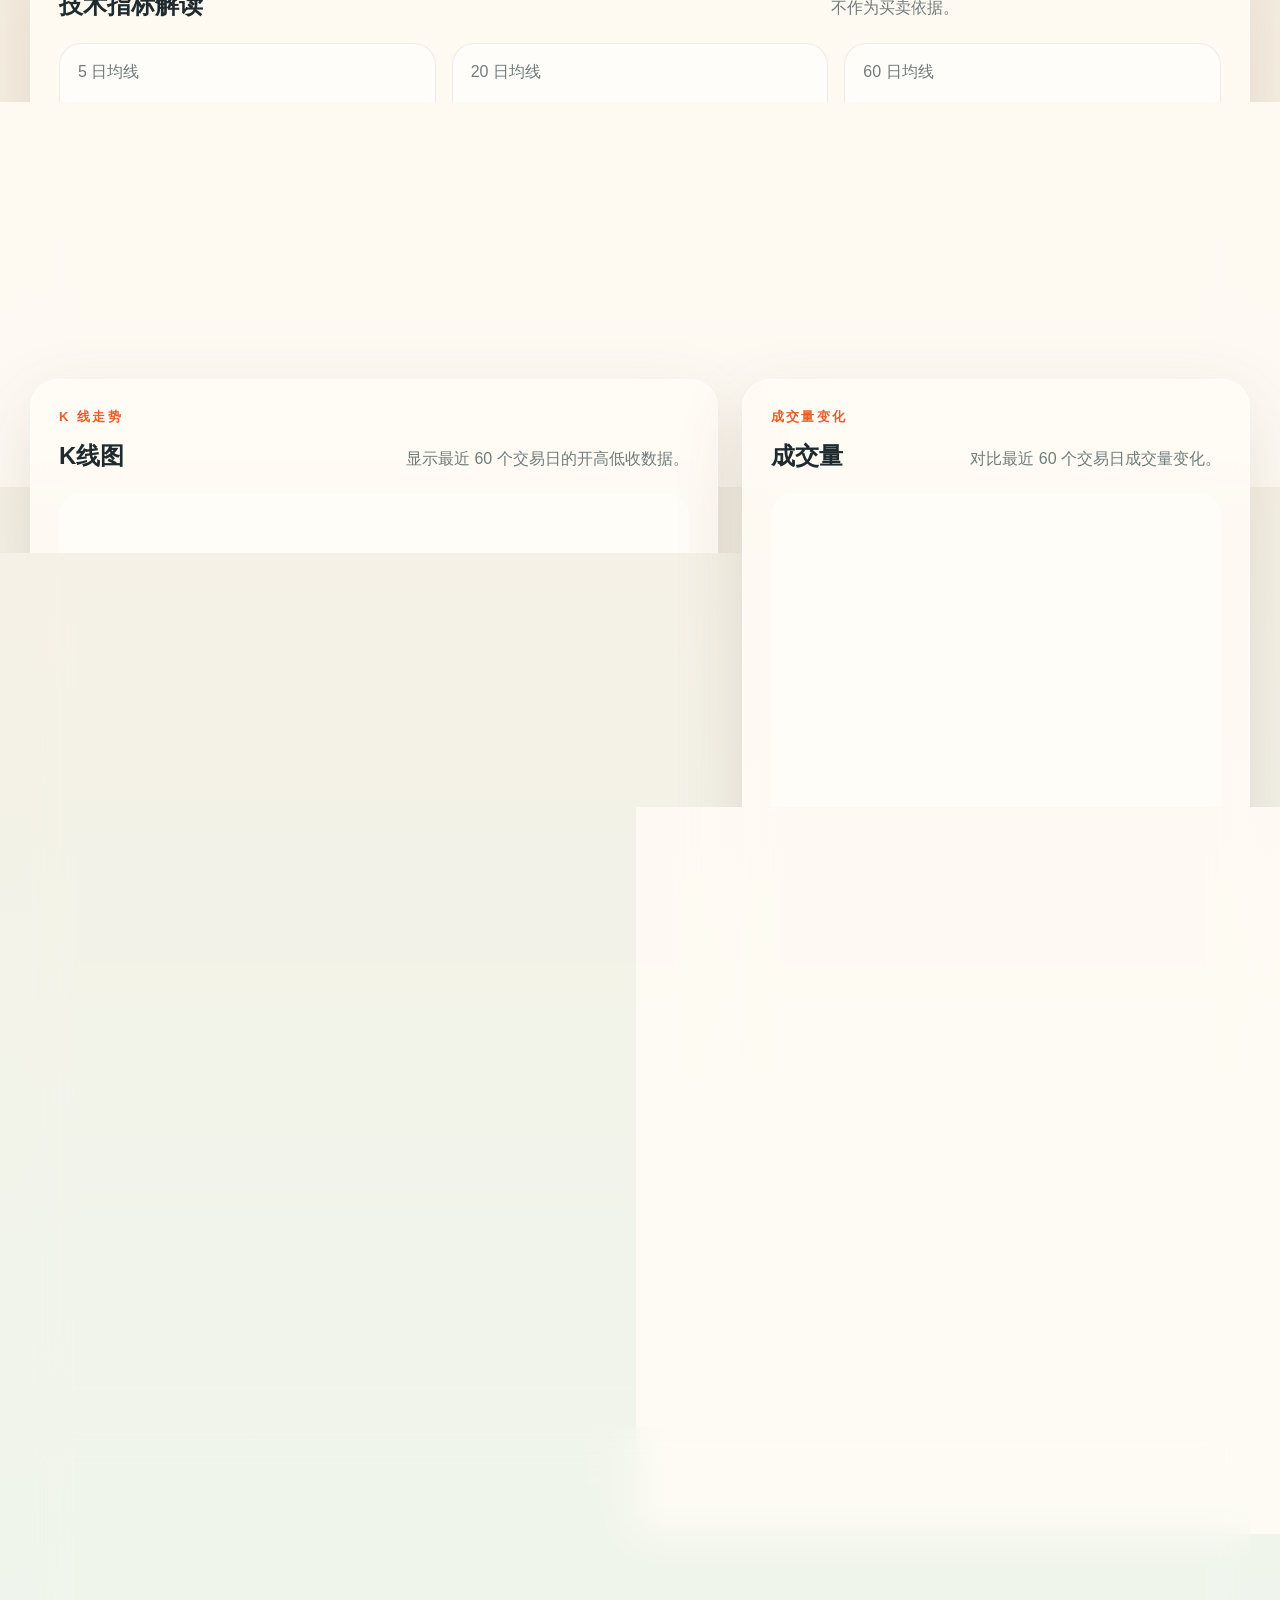
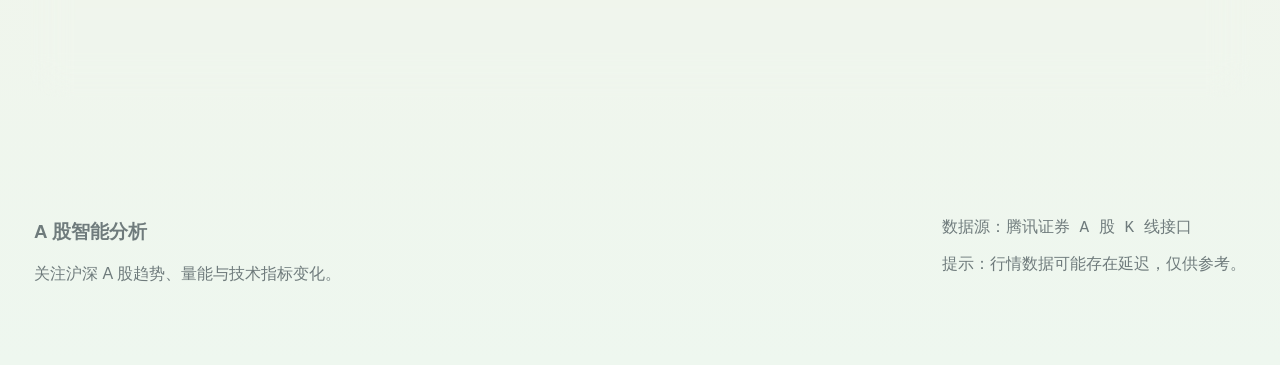
==== commit a199e10f: "重构界面并增加高级分析" ====
--- a/index.html
+++ b/index.html
@@ -3,20 +3,24 @@
 <head>
   <meta charset="UTF-8">
   <meta name="viewport" content="width=device-width, initial-scale=1.0">
-  <title>A 股行情分析</title>
-  <meta name="description" content="A 股行情查询页面，支持沪深股票代码查询、常用股票快捷查询、收藏股票、K 线图和成交量展示。">
-  <link rel="stylesheet" href="styles.css?v=2026061904">
+  <title>A 股智能分析</title>
+  <meta name="description" content="A 股智能行情分析页面，支持沪深股票查询、收藏、K 线图、成交量和高级技术指标分析。">
+  <link rel="stylesheet" href="styles.css?v=2026062001">
 </head>
 <body>
   <header class="hero">
     <div class="container hero__content">
-      <p class="hero__tag">沪深 A 股行情</p>
-      <h1>A 股行情分析</h1>
+      <p class="hero__tag">沪深 A 股智能行情</p>
+      <h1>A 股智能分析</h1>
       <p class="hero__text">
-        输入沪深 A 股代码，查看日 K 走势、成交量、涨跌幅和最近交易数据。
+        以清爽的数据看板追踪沪深 A 股走势，结合均线、波动率、量能和趋势评分辅助判断。
       </p>
+      <div class="hero__actions">
+        <a class="button button--primary" href="#stock-form">开始查询</a>
+        <a class="button button--ghost" href="#analysis-panel">查看分析</a>
+      </div>
       <div class="hero__note">
-        <p>行情数据仅供参考，不构成投资建议。</p>
+        <p>行情与分析结果仅供参考，不构成投资建议。</p>
       </div>
     </div>
   </header>
@@ -88,6 +92,68 @@
           <h3 id="summary-volume">--</h3>
           <p id="summary-open">--</p>
         </article>
+      </section>
+
+      <section class="analysis-panel" id="analysis-panel">
+        <article class="card analysis-card analysis-card--score">
+          <p class="summary-card__label">综合评分</p>
+          <h3 id="analysis-score">--</h3>
+          <p id="analysis-signal">查询后生成趋势判断。</p>
+        </article>
+        <article class="card analysis-card">
+          <p class="summary-card__label">均线趋势</p>
+          <h3 id="analysis-ma">--</h3>
+          <p id="analysis-ma-detail">MA5 / MA20 / MA60</p>
+        </article>
+        <article class="card analysis-card">
+          <p class="summary-card__label">量能变化</p>
+          <h3 id="analysis-volume">--</h3>
+          <p id="analysis-volume-detail">今日成交量相对 20 日均量</p>
+        </article>
+        <article class="card analysis-card">
+          <p class="summary-card__label">风险波动</p>
+          <h3 id="analysis-risk">--</h3>
+          <p id="analysis-risk-detail">20 日波动率与区间位置</p>
+        </article>
+      </section>
+
+      <section class="card insight-card">
+        <div class="panel-heading">
+          <div>
+            <p class="section-heading__eyebrow">高级分析</p>
+            <h2>技术指标解读</h2>
+          </div>
+          <p class="panel-heading__text">基于最近 60 个交易日计算趋势、量能、波动和位置，不作为买卖依据。</p>
+        </div>
+        <div class="insight-grid">
+          <div class="insight-item">
+            <span>5 日均线</span>
+            <strong id="metric-ma5">--</strong>
+          </div>
+          <div class="insight-item">
+            <span>20 日均线</span>
+            <strong id="metric-ma20">--</strong>
+          </div>
+          <div class="insight-item">
+            <span>60 日均线</span>
+            <strong id="metric-ma60">--</strong>
+          </div>
+          <div class="insight-item">
+            <span>20 日波动率</span>
+            <strong id="metric-volatility">--</strong>
+          </div>
+          <div class="insight-item">
+            <span>20 日量比</span>
+            <strong id="metric-volume-ratio">--</strong>
+          </div>
+          <div class="insight-item">
+            <span>60 日区间位置</span>
+            <strong id="metric-position">--</strong>
+          </div>
+        </div>
+        <div class="analysis-list" id="analysis-list">
+          <p>输入股票代码后，将自动生成多维度分析结论。</p>
+        </div>
       </section>
 
       <section class="chart-layout">
@@ -148,8 +214,8 @@
   <footer class="footer">
     <div class="container footer__content">
       <div>
-        <h3>A 股行情分析</h3>
-        <p>关注沪深 A 股日线走势与成交量变化。</p>
+        <h3>A 股智能分析</h3>
+        <p>关注沪深 A 股趋势、量能与技术指标变化。</p>
       </div>
       <div>
         <p>数据源：<code>腾讯证券 A 股 K 线接口</code></p>
@@ -158,6 +224,6 @@
     </div>
   </footer>
 
-  <script src="script.js?v=2026061904"></script>
+  <script src="script.js?v=2026062001"></script>
 </body>
 </html>
--- a/styles.css
+++ b/styles.css
@@ -1,22 +1,27 @@
 :root {
-  --bg: #09111f;
-  --bg-soft: #101b2f;
-  --surface: rgba(14, 24, 41, 0.84);
-  --surface-strong: rgba(8, 16, 30, 0.94);
-  --text: #eaf2ff;
-  --muted: #93a4bf;
-  --primary: #d83b48;
-  --primary-strong: #b82534;
-  --up: #ff4d5e;
-  --down: #21c784;
-  --border: rgba(171, 194, 224, 0.14);
-  --shadow: 0 24px 60px rgba(0, 0, 0, 0.3);
-  --radius: 24px;
+  --bg: #f6f1e8;
+  --bg-soft: #fffaf1;
+  --surface: rgba(255, 252, 245, 0.86);
+  --surface-strong: #fff8ea;
+  --text: #1f2a2e;
+  --muted: #6f7b7c;
+  --primary: #ff7a45;
+  --primary-strong: #e85d2a;
+  --accent: #2aa876;
+  --up: #d94841;
+  --down: #15966b;
+  --border: rgba(31, 42, 46, 0.1);
+  --shadow: 0 24px 70px rgba(95, 74, 44, 0.14);
+  --radius: 28px;
   --container: 1220px;
 }
 
 * {
   box-sizing: border-box;
+}
+
+html {
+  scroll-behavior: smooth;
 }
 
 body {
@@ -25,9 +30,26 @@
   font-family: "Microsoft YaHei", "PingFang SC", sans-serif;
   color: var(--text);
   background:
-    radial-gradient(circle at top left, rgba(61, 210, 165, 0.16), transparent 26%),
-    radial-gradient(circle at top right, rgba(56, 122, 255, 0.2), transparent 28%),
-    linear-gradient(180deg, #07111d 0%, #091523 45%, #060c15 100%);
+    radial-gradient(circle at 8% 8%, rgba(255, 122, 69, 0.22), transparent 28%),
+    radial-gradient(circle at 88% 0%, rgba(42, 168, 118, 0.18), transparent 30%),
+    linear-gradient(180deg, #fff8ed 0%, #f7efe3 48%, #eef7ef 100%);
+}
+
+body::before {
+  position: fixed;
+  inset: 0;
+  z-index: -1;
+  background-image:
+    linear-gradient(rgba(31, 42, 46, 0.035) 1px, transparent 1px),
+    linear-gradient(90deg, rgba(31, 42, 46, 0.035) 1px, transparent 1px);
+  background-size: 38px 38px;
+  content: "";
+  mask-image: linear-gradient(180deg, rgba(0, 0, 0, 0.9), transparent 72%);
+}
+
+.container {
+  width: min(calc(100% - 40px), var(--container));
+  margin: 0 auto;
 }
 
 a {
@@ -39,78 +61,115 @@
   font-family: "Cascadia Code", Consolas, monospace;
 }
 
-.container {
-  width: min(calc(100% - 40px), var(--container));
-  margin: 0 auto;
-}
-
 .hero {
-  padding: 88px 0 42px;
+  padding: 42px 0 26px;
 }
 
 .hero__content {
-  padding: 42px;
-  border: 1px solid var(--border);
-  border-radius: 32px;
+  position: relative;
+  overflow: hidden;
+  min-width: 0;
+  padding: clamp(34px, 6vw, 72px);
+  border: 1px solid rgba(255, 255, 255, 0.72);
+  border-radius: 40px;
   background:
-    linear-gradient(135deg, rgba(16, 27, 47, 0.92), rgba(8, 16, 30, 0.88)),
-    linear-gradient(120deg, rgba(61, 210, 165, 0.08), transparent);
+    linear-gradient(135deg, rgba(255, 252, 245, 0.95), rgba(255, 244, 226, 0.82)),
+    radial-gradient(circle at 86% 18%, rgba(42, 168, 118, 0.18), transparent 26%);
   box-shadow: var(--shadow);
+}
+
+.hero__content::after {
+  position: absolute;
+  right: -80px;
+  bottom: -100px;
+  width: 280px;
+  height: 280px;
+  border-radius: 50%;
+  background: linear-gradient(135deg, rgba(255, 122, 69, 0.24), rgba(42, 168, 118, 0.2));
+  content: "";
 }
 
 .hero__tag,
 .section-heading__eyebrow {
   margin: 0 0 14px;
-  color: var(--primary);
+  color: var(--primary-strong);
   letter-spacing: 0.18em;
   text-transform: uppercase;
   font-size: 0.82rem;
+  font-weight: 800;
 }
 
 .hero h1 {
+  position: relative;
+  z-index: 1;
+  max-width: 780px;
   margin: 0;
-  font-size: clamp(2.6rem, 5vw, 4.8rem);
-  line-height: 1.05;
+  font-size: clamp(2.8rem, 7vw, 6.4rem);
+  line-height: 0.98;
+  letter-spacing: -0.08em;
 }
 
 .hero__text {
-  max-width: 760px;
-  margin: 18px 0 0;
-  color: #cad7ec;
-  line-height: 1.8;
-  font-size: 1.05rem;
+  position: relative;
+  z-index: 1;
+  max-width: 720px;
+  margin: 22px 0 0;
+  color: #546165;
+  line-height: 1.9;
+  font-size: 1.08rem;
+}
+
+.hero__actions {
+  position: relative;
+  z-index: 1;
+  display: flex;
+  flex-wrap: wrap;
+  gap: 12px;
+  margin-top: 28px;
 }
 
 .hero__note {
+  position: relative;
+  z-index: 1;
+  width: fit-content;
+  max-width: 100%;
   margin-top: 24px;
-  padding: 16px 18px;
-  border-radius: 16px;
-  background: rgba(61, 210, 165, 0.08);
+  padding: 13px 16px;
+  border: 1px solid rgba(42, 168, 118, 0.16);
+  border-radius: 999px;
+  background: rgba(42, 168, 118, 0.08);
   color: var(--muted);
 }
 
+.hero__note p,
+.tips-box p,
+.analysis-list p {
+  margin: 0;
+}
+
 .section {
-  padding: 24px 0 72px;
+  padding: 18px 0 72px;
 }
 
 .dashboard {
   display: grid;
-  gap: 24px;
+  gap: 22px;
   min-width: 0;
 }
 
 .card {
   min-width: 0;
-  border: 1px solid var(--border);
+  border: 1px solid rgba(255, 255, 255, 0.76);
   border-radius: var(--radius);
   background: var(--surface);
   box-shadow: var(--shadow);
-  backdrop-filter: blur(10px);
+  backdrop-filter: blur(18px);
 }
 
 .control-panel,
 .chart-card,
-.data-card {
+.data-card,
+.insight-card {
   padding: 28px;
 }
 
@@ -124,85 +183,105 @@
 }
 
 .panel-heading h2,
-.summary-card h3 {
+.summary-card h3,
+.analysis-card h3 {
   margin: 0;
 }
 
 .panel-heading__text {
+  max-width: 390px;
   margin: 0;
   color: var(--muted);
-  max-width: 360px;
   overflow-wrap: anywhere;
   line-height: 1.7;
 }
 
 .query-form {
   display: grid;
-  gap: 16px;
-  grid-template-columns: minmax(0, 1.25fr) minmax(220px, 0.8fr) auto;
+  gap: 14px;
+  grid-template-columns: minmax(220px, 1fr) auto auto;
   align-items: end;
 }
 
-.query-form--simple {
-  grid-template-columns: minmax(220px, 1fr) auto;
-}
-
 .form-field {
   display: grid;
   gap: 10px;
 }
 
-.form-field span {
-  font-weight: 700;
+.form-field span,
+.quick-panel__title {
+  font-weight: 800;
 }
 
 .form-field input {
   width: 100%;
-  min-height: 52px;
-  padding: 0 16px;
-  border: 1px solid rgba(171, 194, 224, 0.18);
-  border-radius: 14px;
-  background: rgba(6, 12, 21, 0.72);
+  min-height: 56px;
+  padding: 0 18px;
+  border: 1px solid rgba(31, 42, 46, 0.12);
+  border-radius: 18px;
+  outline: 0;
+  background: #fffdf8;
   color: var(--text);
   font: inherit;
+  box-shadow: inset 0 2px 12px rgba(95, 74, 44, 0.05);
+}
+
+.form-field input:focus {
+  border-color: rgba(255, 122, 69, 0.55);
 }
 
 .button {
-  min-height: 52px;
+  display: inline-flex;
+  align-items: center;
+  justify-content: center;
+  min-height: 56px;
   padding: 0 24px;
   border: 0;
-  border-radius: 14px;
+  border-radius: 18px;
   background: linear-gradient(135deg, var(--primary), var(--primary-strong));
-  color: #03120d;
-  font-weight: 800;
+  color: #fffaf2;
+  font: inherit;
+  font-weight: 900;
   cursor: pointer;
-}
-
-.button:hover {
-  filter: brightness(1.05);
-}
-
-.button--secondary {
-  border: 1px solid rgba(216, 59, 72, 0.42);
-  background: rgba(216, 59, 72, 0.12);
+  box-shadow: 0 14px 28px rgba(232, 93, 42, 0.22);
+}
+
+.button:hover,
+.chip-button:hover,
+.favorite-chip__remove:hover {
+  transform: translateY(-1px);
+}
+
+.button--secondary,
+.button--ghost {
+  border: 1px solid rgba(31, 42, 46, 0.12);
+  background: rgba(255, 255, 255, 0.62);
   color: var(--text);
-}
-
-.quick-panel {
-  display: grid;
-  gap: 18px;
+  box-shadow: none;
+}
+
+.quick-panel,
+.insight-grid {
+  display: grid;
+  gap: 16px;
   grid-template-columns: minmax(0, 1fr) minmax(0, 1fr);
   min-width: 0;
   margin-top: 18px;
+}
+
+.quick-panel > div,
+.tips-box,
+.insight-item,
+.analysis-list {
+  min-width: 0;
   padding: 18px;
-  border-radius: 18px;
-  background: rgba(255, 255, 255, 0.03);
+  border: 1px solid rgba(31, 42, 46, 0.08);
+  border-radius: 22px;
+  background: rgba(255, 255, 255, 0.54);
 }
 
 .quick-panel__title {
   margin: 0 0 12px;
-  color: #d7e3f6;
-  font-weight: 700;
 }
 
 .chip-list {
@@ -214,31 +293,21 @@
 
 .chip-button,
 .favorite-chip__remove {
-  border: 1px solid rgba(171, 194, 224, 0.16);
-  background: rgba(6, 12, 21, 0.72);
+  border: 1px solid rgba(31, 42, 46, 0.1);
+  background: #fffdf8;
   color: var(--text);
   font: inherit;
   cursor: pointer;
+  transition: transform 0.18s ease, border-color 0.18s ease;
 }
 
 .chip-button {
-  min-height: 38px;
+  min-height: 40px;
   max-width: 100%;
-  padding: 0 14px;
+  padding: 0 15px;
   border-radius: 999px;
   overflow-wrap: anywhere;
   white-space: normal;
-}
-
-.chip-button:hover,
-.favorite-chip__remove:hover {
-  border-color: rgba(216, 59, 72, 0.72);
-  color: #ffffff;
-}
-
-.favorite-list {
-  min-height: 38px;
-  align-items: center;
 }
 
 .favorite-chip {
@@ -256,30 +325,46 @@
   line-height: 1;
 }
 
-.empty-favorite {
+.empty-favorite,
+.tips-box,
+.summary-card p,
+.analysis-card p,
+.analysis-list,
+.insight-item span,
+td,
+.footer__content {
   color: var(--muted);
 }
 
 .tips-box {
   margin-top: 18px;
-  padding: 18px;
-  border-radius: 18px;
-  background: rgba(255, 255, 255, 0.03);
-  color: var(--muted);
   overflow-wrap: anywhere;
   line-height: 1.8;
 }
 
-.summary-grid {
+.summary-grid,
+.analysis-panel {
   display: grid;
   gap: 18px;
   grid-template-columns: repeat(4, minmax(0, 1fr));
   min-width: 0;
 }
 
-.summary-card {
+.summary-card,
+.analysis-card {
+  position: relative;
+  overflow: hidden;
   min-width: 0;
   padding: 22px;
+}
+
+.summary-card::before,
+.analysis-card::before {
+  position: absolute;
+  inset: 0 0 auto;
+  height: 5px;
+  background: linear-gradient(90deg, var(--primary), var(--accent));
+  content: "";
 }
 
 .summary-card__label {
@@ -288,22 +373,55 @@
   font-size: 0.92rem;
 }
 
-.summary-card h3 {
-  font-size: 1.8rem;
+.summary-card h3,
+.analysis-card h3 {
+  font-size: clamp(1.45rem, 2.5vw, 2rem);
   overflow-wrap: anywhere;
 }
 
-.summary-card p {
+.summary-card p,
+.analysis-card p {
   margin: 10px 0 0;
-  color: var(--muted);
   overflow-wrap: anywhere;
   line-height: 1.7;
 }
 
+.analysis-card--score {
+  background: linear-gradient(135deg, rgba(255, 122, 69, 0.18), rgba(255, 255, 255, 0.72));
+}
+
+.insight-grid {
+  grid-template-columns: repeat(3, minmax(0, 1fr));
+  margin-top: 0;
+}
+
+.insight-item {
+  display: grid;
+  gap: 8px;
+}
+
+.insight-item strong {
+  color: var(--text);
+  font-size: 1.35rem;
+  overflow-wrap: anywhere;
+}
+
+.analysis-list {
+  display: grid;
+  gap: 10px;
+  margin-top: 16px;
+  line-height: 1.8;
+}
+
+.analysis-list p {
+  padding-left: 14px;
+  border-left: 3px solid rgba(255, 122, 69, 0.42);
+}
+
 .chart-layout {
   display: grid;
   gap: 24px;
-  grid-template-columns: minmax(0, 1.2fr) minmax(0, 0.8fr);
+  grid-template-columns: minmax(0, 1.15fr) minmax(0, 0.85fr);
   min-width: 0;
 }
 
@@ -311,8 +429,8 @@
   width: 100%;
   max-width: 100%;
   display: block;
-  border-radius: 18px;
-  background: rgba(4, 10, 18, 0.72);
+  border-radius: 22px;
+  background: #fffdf8;
 }
 
 .table-wrapper {
@@ -329,17 +447,14 @@
 th,
 td {
   padding: 14px 12px;
-  border-bottom: 1px solid rgba(171, 194, 224, 0.1);
+  border-bottom: 1px solid rgba(31, 42, 46, 0.08);
   text-align: left;
+  white-space: nowrap;
 }
 
 th {
-  color: #d7e3f6;
+  color: var(--text);
   font-size: 0.94rem;
-}
-
-td {
-  color: var(--muted);
 }
 
 .empty-cell {
@@ -353,6 +468,10 @@
 
 .price-down {
   color: var(--down);
+}
+
+.price-neutral {
+  color: var(--muted);
 }
 
 .footer {
@@ -364,12 +483,13 @@
   justify-content: space-between;
   gap: 20px;
   padding: 24px 4px;
-  color: var(--muted);
 }
 
 @media (max-width: 1024px) {
   .summary-grid,
-  .chart-layout {
+  .analysis-panel,
+  .chart-layout,
+  .insight-grid {
     grid-template-columns: 1fr 1fr;
   }
 
@@ -385,19 +505,23 @@
   }
 
   .hero {
-    padding: 52px 0 22px;
+    padding: 24px 0 18px;
   }
 
   .hero__content,
   .control-panel,
   .chart-card,
   .data-card,
-  .summary-card {
+  .insight-card,
+  .summary-card,
+  .analysis-card {
     padding: 22px;
   }
 
   .summary-grid,
-  .chart-layout {
+  .analysis-panel,
+  .chart-layout,
+  .insight-grid {
     grid-template-columns: 1fr;
   }
 
@@ -406,4 +530,8 @@
     flex-direction: column;
     align-items: start;
   }
-}
+
+  .button {
+    width: 100%;
+  }
+}
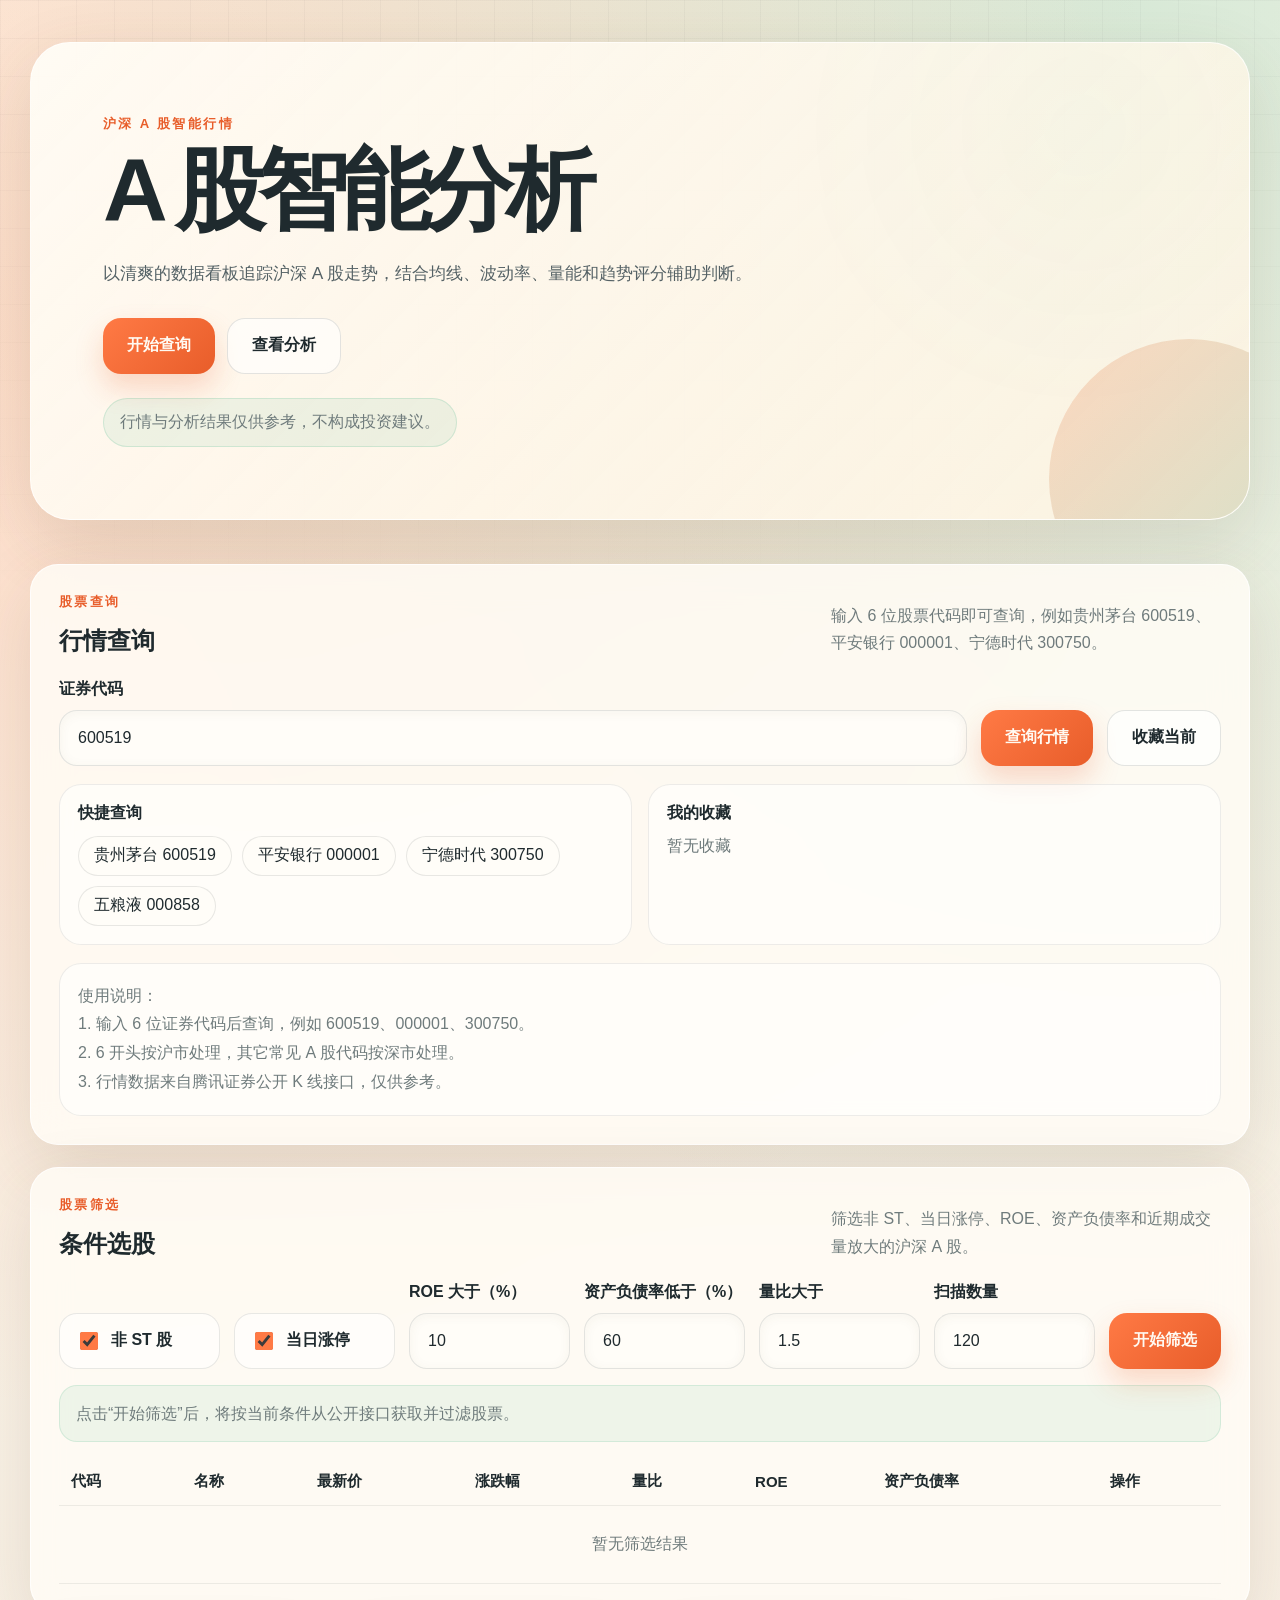
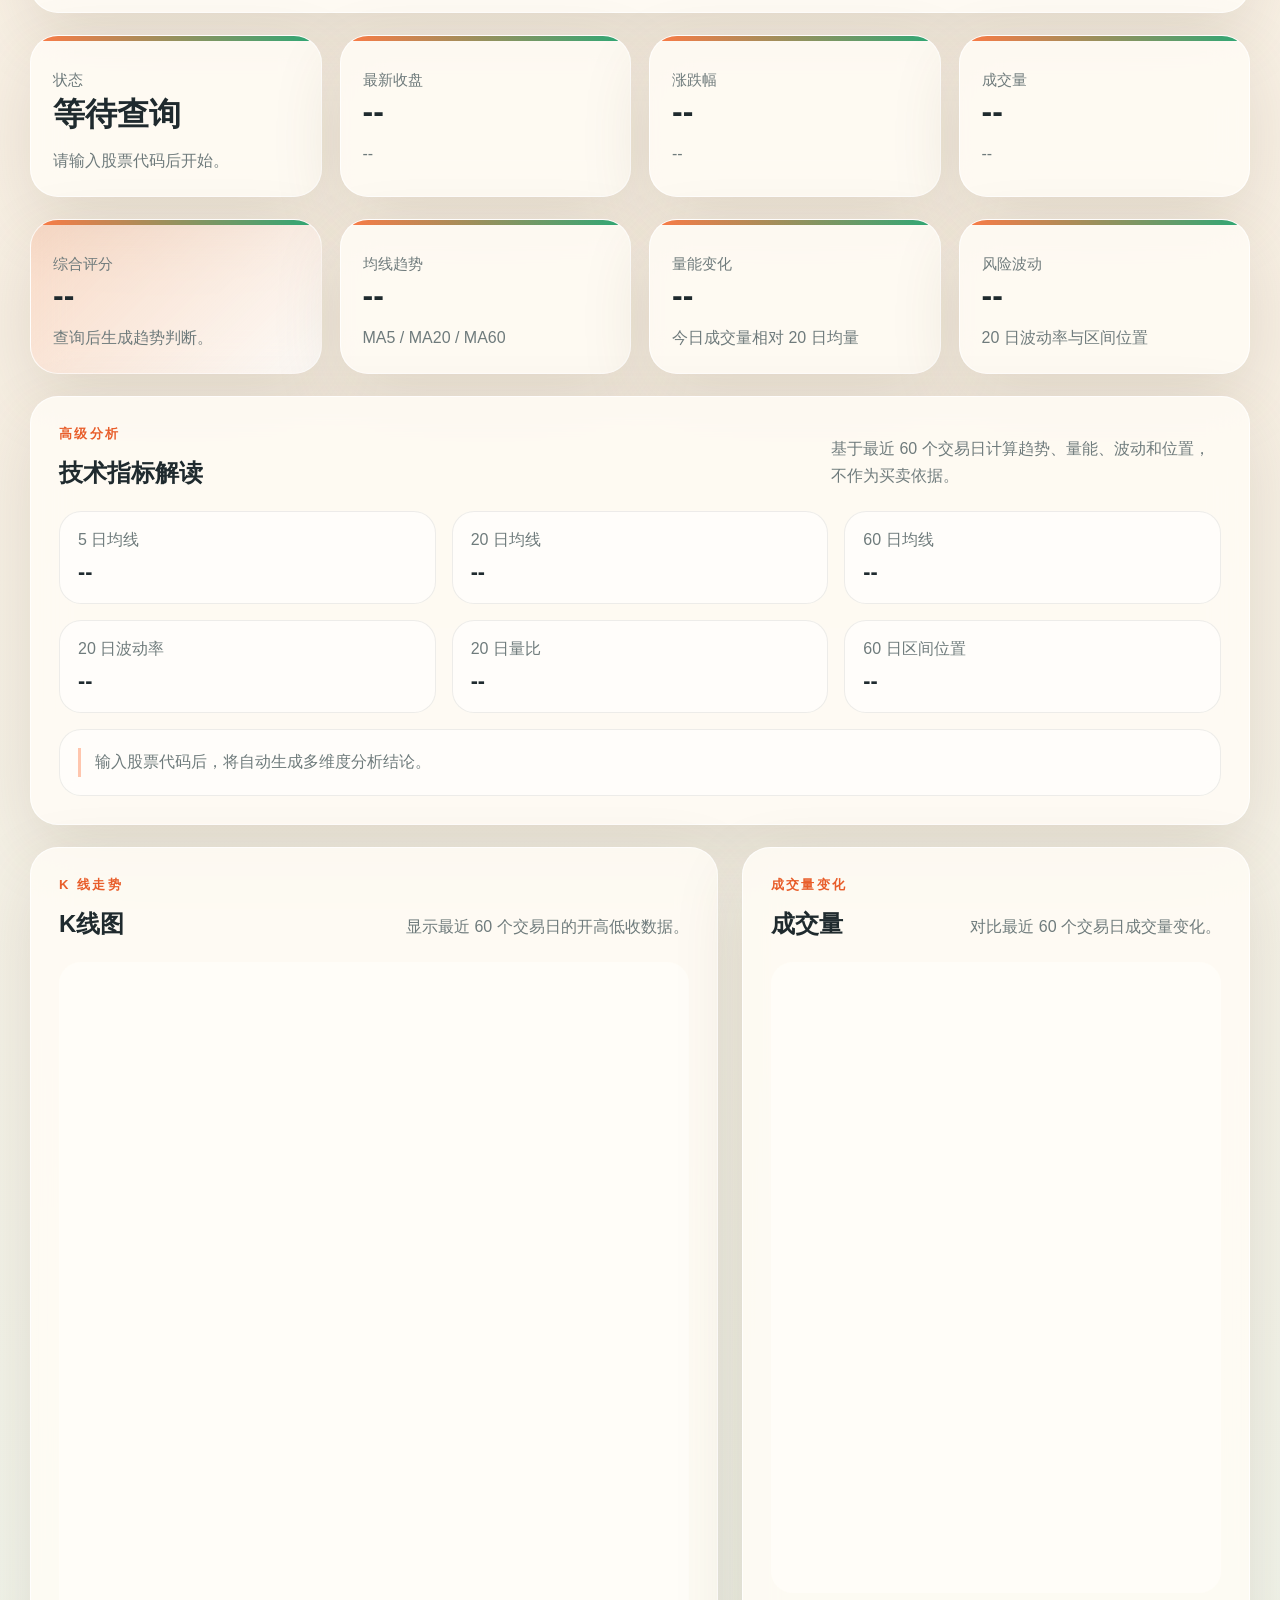
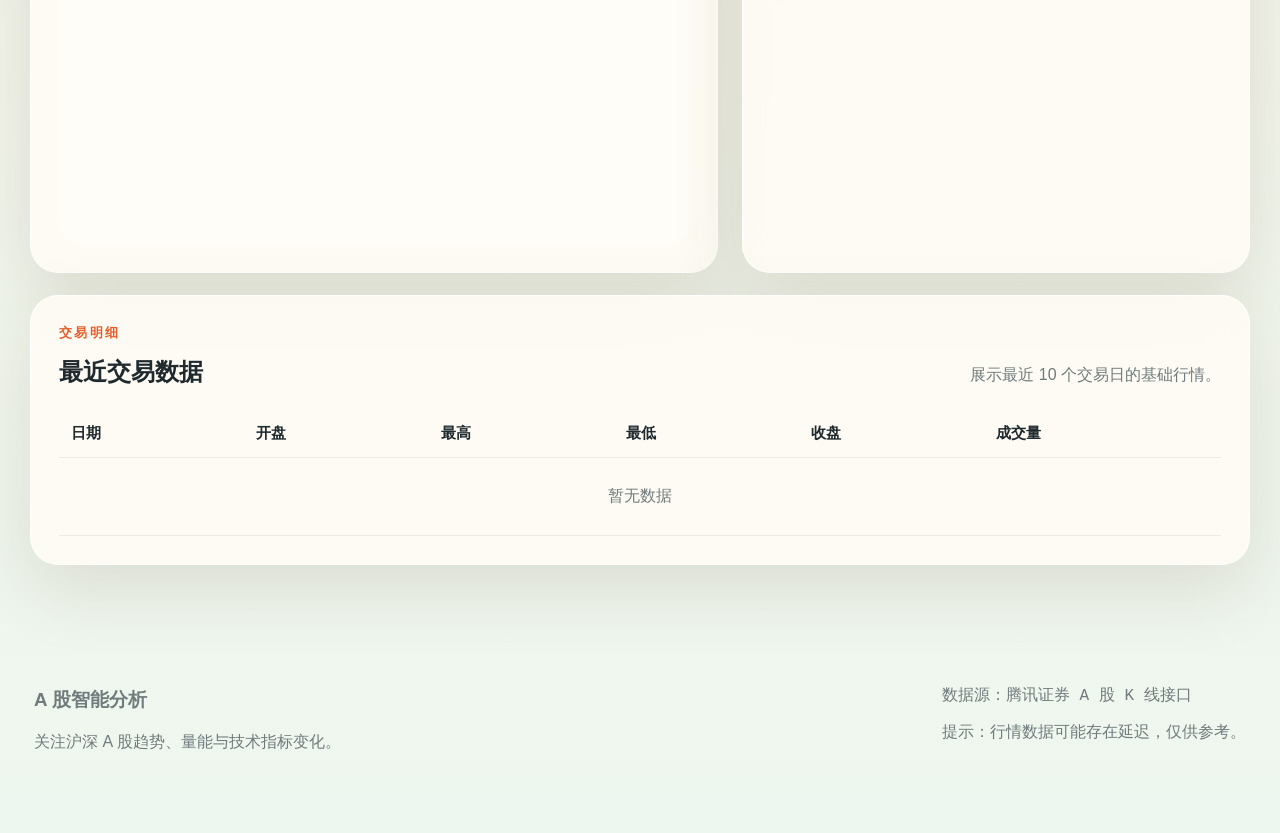
==== commit 43e75822: "增加股票条件筛选" ====
--- a/index.html
+++ b/index.html
@@ -4,8 +4,8 @@
   <meta charset="UTF-8">
   <meta name="viewport" content="width=device-width, initial-scale=1.0">
   <title>A 股智能分析</title>
-  <meta name="description" content="A 股智能行情分析页面，支持沪深股票查询、收藏、K 线图、成交量和高级技术指标分析。">
-  <link rel="stylesheet" href="styles.css?v=2026062001">
+  <meta name="description" content="A 股智能行情分析页面，支持沪深股票查询、收藏、K 线图、高级技术指标和股票条件筛选。">
+  <link rel="stylesheet" href="styles.css?v=2026062101">
 </head>
 <body>
   <header class="hero">
@@ -71,6 +71,67 @@
         </div>
       </section>
 
+      <section class="card screener-card" id="stock-screener">
+        <div class="panel-heading">
+          <div>
+            <p class="section-heading__eyebrow">股票筛选</p>
+            <h2>条件选股</h2>
+          </div>
+          <p class="panel-heading__text">筛选非 ST、当日涨停、ROE、资产负债率和近期成交量放大的沪深 A 股。</p>
+        </div>
+
+        <form id="screener-form" class="screener-form">
+          <label class="check-field">
+            <input type="checkbox" id="filter-non-st" checked>
+            <span>非 ST 股</span>
+          </label>
+          <label class="check-field">
+            <input type="checkbox" id="filter-limit-up" checked>
+            <span>当日涨停</span>
+          </label>
+          <label class="form-field">
+            <span>ROE 大于（%）</span>
+            <input type="number" id="filter-roe" value="10" step="0.1">
+          </label>
+          <label class="form-field">
+            <span>资产负债率低于（%）</span>
+            <input type="number" id="filter-debt" value="60" step="0.1">
+          </label>
+          <label class="form-field">
+            <span>量比大于</span>
+            <input type="number" id="filter-volume-ratio" value="1.5" step="0.1">
+          </label>
+          <label class="form-field">
+            <span>扫描数量</span>
+            <input type="number" id="filter-limit" value="120" min="20" max="300" step="20">
+          </label>
+          <button class="button button--primary" type="submit">开始筛选</button>
+        </form>
+
+        <div class="screener-status" id="screener-status">点击“开始筛选”后，将按当前条件从公开接口获取并过滤股票。</div>
+        <div class="table-wrapper screener-table-wrapper">
+          <table>
+            <thead>
+              <tr>
+                <th>代码</th>
+                <th>名称</th>
+                <th>最新价</th>
+                <th>涨跌幅</th>
+                <th>量比</th>
+                <th>ROE</th>
+                <th>资产负债率</th>
+                <th>操作</th>
+              </tr>
+            </thead>
+            <tbody id="screener-table-body">
+              <tr>
+                <td colspan="8" class="empty-cell">暂无筛选结果</td>
+              </tr>
+            </tbody>
+          </table>
+        </div>
+      </section>
+
       <section class="summary-grid" id="summary-grid">
         <article class="card summary-card">
           <p class="summary-card__label">状态</p>
@@ -224,6 +285,6 @@
     </div>
   </footer>
 
-  <script src="script.js?v=2026062001"></script>
+  <script src="script.js?v=2026062101"></script>
 </body>
 </html>
--- a/styles.css
+++ b/styles.css
@@ -169,7 +169,8 @@
 .control-panel,
 .chart-card,
 .data-card,
-.insight-card {
+.insight-card,
+.screener-card {
   padding: 28px;
 }
 
@@ -201,6 +202,52 @@
   gap: 14px;
   grid-template-columns: minmax(220px, 1fr) auto auto;
   align-items: end;
+}
+
+.screener-form {
+  display: grid;
+  gap: 14px;
+  grid-template-columns: repeat(6, minmax(0, 1fr)) auto;
+  align-items: end;
+}
+
+.check-field {
+  display: flex;
+  align-items: center;
+  min-height: 56px;
+  gap: 10px;
+  padding: 0 16px;
+  border: 1px solid rgba(31, 42, 46, 0.1);
+  border-radius: 18px;
+  background: rgba(255, 255, 255, 0.54);
+  font-weight: 800;
+}
+
+.check-field input {
+  width: 18px;
+  height: 18px;
+  accent-color: var(--primary);
+}
+
+.screener-status {
+  margin-top: 16px;
+  padding: 14px 16px;
+  border: 1px solid rgba(42, 168, 118, 0.14);
+  border-radius: 18px;
+  background: rgba(42, 168, 118, 0.08);
+  color: var(--muted);
+  line-height: 1.7;
+}
+
+.screener-table-wrapper {
+  margin-top: 16px;
+}
+
+.table-action {
+  min-height: 34px;
+  padding: 0 12px;
+  border-radius: 999px;
+  font-size: 0.9rem;
 }
 
 .form-field {
@@ -494,8 +541,9 @@
   }
 
   .query-form,
-  .quick-panel {
-    grid-template-columns: 1fr;
+  .quick-panel,
+  .screener-form {
+    grid-template-columns: 1fr 1fr;
   }
 }
 
@@ -513,6 +561,7 @@
   .chart-card,
   .data-card,
   .insight-card,
+  .screener-card,
   .summary-card,
   .analysis-card {
     padding: 22px;
@@ -531,6 +580,12 @@
     align-items: start;
   }
 
+  .query-form,
+  .quick-panel,
+  .screener-form {
+    grid-template-columns: 1fr;
+  }
+
   .button {
     width: 100%;
   }
